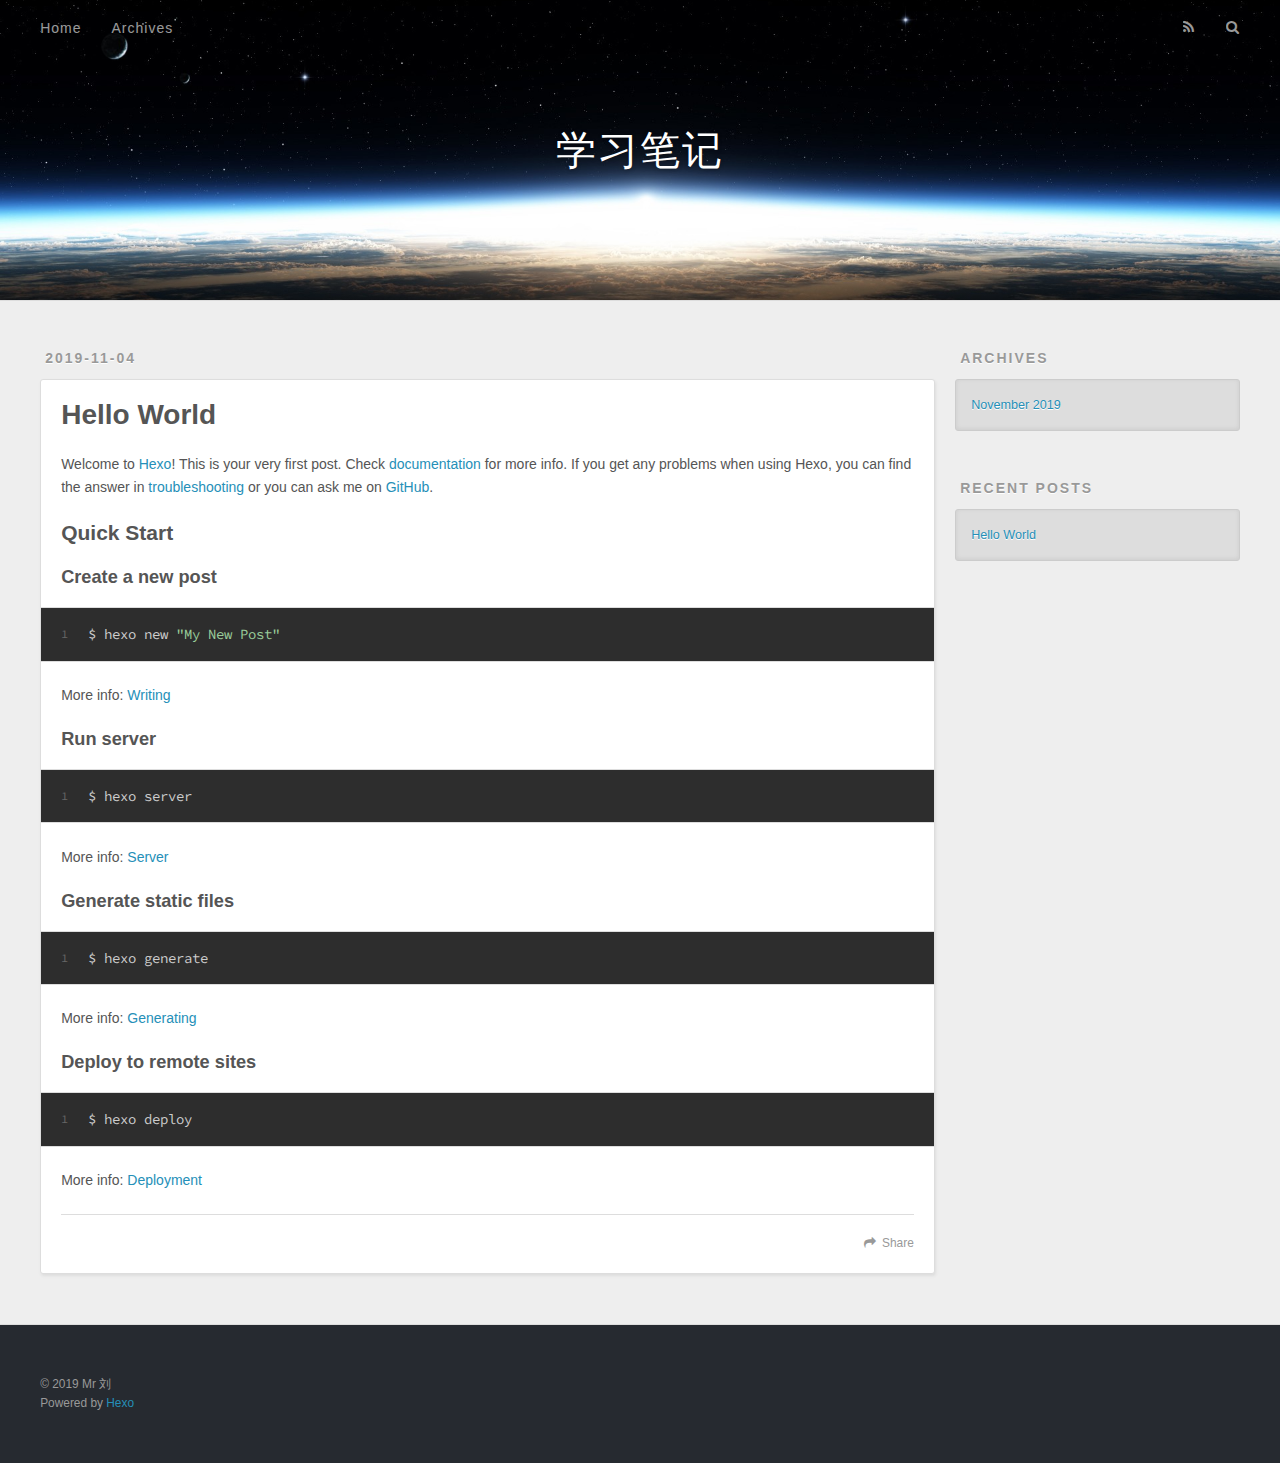
==== index.html @ fc68322f "Site updated: 2019-11-04 19:51:53" ====
<!DOCTYPE html>
<html>
<head>
  <meta charset="utf-8">
  

  
  <title>学习笔记</title>
  <meta name="viewport" content="width=device-width, initial-scale=1, maximum-scale=1">
  <meta property="og:type" content="website">
<meta property="og:title" content="学习笔记">
<meta property="og:url" content="https:&#x2F;&#x2F;liuyanhao-study.github.io&#x2F;index.html">
<meta property="og:site_name" content="学习笔记">
<meta property="og:locale" content="en">
<meta name="twitter:card" content="summary">
  
    <link rel="alternate" href="/atom.xml" title="学习笔记" type="application/atom+xml">
  
  
    <link rel="icon" href="/favicon.png">
  
  
    <link href="//fonts.googleapis.com/css?family=Source+Code+Pro" rel="stylesheet" type="text/css">
  
  <link rel="stylesheet" href="/css/style.css">
</head>

<body>
  <div id="container">
    <div id="wrap">
      <header id="header">
  <div id="banner"></div>
  <div id="header-outer" class="outer">
    <div id="header-title" class="inner">
      <h1 id="logo-wrap">
        <a href="/" id="logo">学习笔记</a>
      </h1>
      
    </div>
    <div id="header-inner" class="inner">
      <nav id="main-nav">
        <a id="main-nav-toggle" class="nav-icon"></a>
        
          <a class="main-nav-link" href="/">Home</a>
        
          <a class="main-nav-link" href="/archives">Archives</a>
        
      </nav>
      <nav id="sub-nav">
        
          <a id="nav-rss-link" class="nav-icon" href="/atom.xml" title="RSS Feed"></a>
        
        <a id="nav-search-btn" class="nav-icon" title="Search"></a>
      </nav>
      <div id="search-form-wrap">
        <form action="//google.com/search" method="get" accept-charset="UTF-8" class="search-form"><input type="search" name="q" class="search-form-input" placeholder="Search"><button type="submit" class="search-form-submit">&#xF002;</button><input type="hidden" name="sitesearch" value="https://liuyanhao-study.github.io"></form>
      </div>
    </div>
  </div>
</header>
      <div class="outer">
        <section id="main">
  
    <article id="post-hello-world" class="article article-type-post" itemscope itemprop="blogPost">
  <div class="article-meta">
    <a href="/2019/11/04/hello-world/" class="article-date">
  <time datetime="2019-11-04T10:24:29.391Z" itemprop="datePublished">2019-11-04</time>
</a>
    
  </div>
  <div class="article-inner">
    
    
      <header class="article-header">
        
  
    <h1 itemprop="name">
      <a class="article-title" href="/2019/11/04/hello-world/">Hello World</a>
    </h1>
  

      </header>
    
    <div class="article-entry" itemprop="articleBody">
      
        <p>Welcome to <a href="https://hexo.io/" target="_blank" rel="noopener">Hexo</a>! This is your very first post. Check <a href="https://hexo.io/docs/" target="_blank" rel="noopener">documentation</a> for more info. If you get any problems when using Hexo, you can find the answer in <a href="https://hexo.io/docs/troubleshooting.html" target="_blank" rel="noopener">troubleshooting</a> or you can ask me on <a href="https://github.com/hexojs/hexo/issues" target="_blank" rel="noopener">GitHub</a>.</p>
<h2 id="Quick-Start"><a href="#Quick-Start" class="headerlink" title="Quick Start"></a>Quick Start</h2><h3 id="Create-a-new-post"><a href="#Create-a-new-post" class="headerlink" title="Create a new post"></a>Create a new post</h3><figure class="highlight bash"><table><tr><td class="gutter"><pre><span class="line">1</span><br></pre></td><td class="code"><pre><span class="line">$ hexo new <span class="string">"My New Post"</span></span><br></pre></td></tr></table></figure>

<p>More info: <a href="https://hexo.io/docs/writing.html" target="_blank" rel="noopener">Writing</a></p>
<h3 id="Run-server"><a href="#Run-server" class="headerlink" title="Run server"></a>Run server</h3><figure class="highlight bash"><table><tr><td class="gutter"><pre><span class="line">1</span><br></pre></td><td class="code"><pre><span class="line">$ hexo server</span><br></pre></td></tr></table></figure>

<p>More info: <a href="https://hexo.io/docs/server.html" target="_blank" rel="noopener">Server</a></p>
<h3 id="Generate-static-files"><a href="#Generate-static-files" class="headerlink" title="Generate static files"></a>Generate static files</h3><figure class="highlight bash"><table><tr><td class="gutter"><pre><span class="line">1</span><br></pre></td><td class="code"><pre><span class="line">$ hexo generate</span><br></pre></td></tr></table></figure>

<p>More info: <a href="https://hexo.io/docs/generating.html" target="_blank" rel="noopener">Generating</a></p>
<h3 id="Deploy-to-remote-sites"><a href="#Deploy-to-remote-sites" class="headerlink" title="Deploy to remote sites"></a>Deploy to remote sites</h3><figure class="highlight bash"><table><tr><td class="gutter"><pre><span class="line">1</span><br></pre></td><td class="code"><pre><span class="line">$ hexo deploy</span><br></pre></td></tr></table></figure>

<p>More info: <a href="https://hexo.io/docs/one-command-deployment.html" target="_blank" rel="noopener">Deployment</a></p>

      
    </div>
    <footer class="article-footer">
      <a data-url="https://liuyanhao-study.github.io/2019/11/04/hello-world/" data-id="ck2ka4zyh0000lwwn3cj647q4" class="article-share-link">Share</a>
      
      
    </footer>
  </div>
  
</article>


  


</section>
        
          <aside id="sidebar">
  
    

  
    

  
    
  
    
  <div class="widget-wrap">
    <h3 class="widget-title">Archives</h3>
    <div class="widget">
      <ul class="archive-list"><li class="archive-list-item"><a class="archive-list-link" href="/archives/2019/11/">November 2019</a></li></ul>
    </div>
  </div>


  
    
  <div class="widget-wrap">
    <h3 class="widget-title">Recent Posts</h3>
    <div class="widget">
      <ul>
        
          <li>
            <a href="/2019/11/04/hello-world/">Hello World</a>
          </li>
        
      </ul>
    </div>
  </div>

  
</aside>
        
      </div>
      <footer id="footer">
  
  <div class="outer">
    <div id="footer-info" class="inner">
      &copy; 2019 Mr 刘<br>
      Powered by <a href="http://hexo.io/" target="_blank">Hexo</a>
    </div>
  </div>
</footer>
    </div>
    <nav id="mobile-nav">
  
    <a href="/" class="mobile-nav-link">Home</a>
  
    <a href="/archives" class="mobile-nav-link">Archives</a>
  
</nav>
    

<script src="//ajax.googleapis.com/ajax/libs/jquery/2.0.3/jquery.min.js"></script>


  <link rel="stylesheet" href="/fancybox/jquery.fancybox.css">
  <script src="/fancybox/jquery.fancybox.pack.js"></script>


<script src="/js/script.js"></script>



  </div>
</body>
</html>
---- css/style.css ----
body {
  width: 100%;
}
body:before,
body:after {
  content: "";
  display: table;
}
body:after {
  clear: both;
}
html,
body,
div,
span,
applet,
object,
iframe,
h1,
h2,
h3,
h4,
h5,
h6,
p,
blockquote,
pre,
a,
abbr,
acronym,
address,
big,
cite,
code,
del,
dfn,
em,
img,
ins,
kbd,
q,
s,
samp,
small,
strike,
strong,
sub,
sup,
tt,
var,
dl,
dt,
dd,
ol,
ul,
li,
fieldset,
form,
label,
legend,
table,
caption,
tbody,
tfoot,
thead,
tr,
th,
td {
  margin: 0;
  padding: 0;
  border: 0;
  outline: 0;
  font-weight: inherit;
  font-style: inherit;
  font-family: inherit;
  font-size: 100%;
  vertical-align: baseline;
}
body {
  line-height: 1;
  color: #000;
  background: #fff;
}
ol,
ul {
  list-style: none;
}
table {
  border-collapse: separate;
  border-spacing: 0;
  vertical-align: middle;
}
caption,
th,
td {
  text-align: left;
  font-weight: normal;
  vertical-align: middle;
}
a img {
  border: none;
}
input,
button {
  margin: 0;
  padding: 0;
}
input::-moz-focus-inner,
button::-moz-focus-inner {
  border: 0;
  padding: 0;
}
@font-face {
  font-family: FontAwesome;
  font-style: normal;
  font-weight: normal;
  src: url("fonts/fontawesome-webfont.eot?v=#4.0.3");
  src: url("fonts/fontawesome-webfont.eot?#iefix&v=#4.0.3") format("embedded-opentype"), url("fonts/fontawesome-webfont.woff?v=#4.0.3") format("woff"), url("fonts/fontawesome-webfont.ttf?v=#4.0.3") format("truetype"), url("fonts/fontawesome-webfont.svg#fontawesomeregular?v=#4.0.3") format("svg");
}
html,
body,
#container {
  height: 100%;
}
body {
  background: #eee;
  font: 14px -apple-system, BlinkMacSystemFont, "Segoe UI", "Roboto", "Oxygen", "Ubuntu", "Cantarell", "Fira Sans", "Droid Sans", "Helvetica Neue", sans-serif;
  -webkit-text-size-adjust: 100%;
}
.outer {
  max-width: 1220px;
  margin: 0 auto;
  padding: 0 20px;
}
.outer:before,
.outer:after {
  content: "";
  display: table;
}
.outer:after {
  clear: both;
}
.inner {
  display: inline;
  float: left;
  width: 98.33333333333333%;
  margin: 0 0.833333333333333%;
}
.left,
.alignleft {
  float: left;
}
.right,
.alignright {
  float: right;
}
.clear {
  clear: both;
}
#container {
  position: relative;
}
.mobile-nav-on {
  overflow: hidden;
}
#wrap {
  height: 100%;
  width: 100%;
  position: absolute;
  top: 0;
  left: 0;
  -webkit-transition: 0.2s ease-out;
  -moz-transition: 0.2s ease-out;
  -ms-transition: 0.2s ease-out;
  transition: 0.2s ease-out;
  z-index: 1;
  background: #eee;
}
.mobile-nav-on #wrap {
  left: 280px;
}
@media screen and (min-width: 768px) {
  #main {
    display: inline;
    float: left;
    width: 73.33333333333333%;
    margin: 0 0.833333333333333%;
  }
}
.article-date,
.article-category-link,
.archive-year,
.widget-title {
  text-decoration: none;
  text-transform: uppercase;
  letter-spacing: 2px;
  color: #999;
  margin-bottom: 1em;
  margin-left: 5px;
  line-height: 1em;
  text-shadow: 0 1px #fff;
  font-weight: bold;
}
.article-inner,
.archive-article-inner {
  background: #fff;
  -webkit-box-shadow: 1px 2px 3px #ddd;
  box-shadow: 1px 2px 3px #ddd;
  border: 1px solid #ddd;
  border-radius: 3px;
}
.article-entry h1,
.widget h1 {
  font-size: 2em;
}
.article-entry h2,
.widget h2 {
  font-size: 1.5em;
}
.article-entry h3,
.widget h3 {
  font-size: 1.3em;
}
.article-entry h4,
.widget h4 {
  font-size: 1.2em;
}
.article-entry h5,
.widget h5 {
  font-size: 1em;
}
.article-entry h6,
.widget h6 {
  font-size: 1em;
  color: #999;
}
.article-entry hr,
.widget hr {
  border: 1px dashed #ddd;
}
.article-entry strong,
.widget strong {
  font-weight: bold;
}
.article-entry em,
.widget em,
.article-entry cite,
.widget cite {
  font-style: italic;
}
.article-entry sup,
.widget sup,
.article-entry sub,
.widget sub {
  font-size: 0.75em;
  line-height: 0;
  position: relative;
  vertical-align: baseline;
}
.article-entry sup,
.widget sup {
  top: -0.5em;
}
.article-entry sub,
.widget sub {
  bottom: -0.2em;
}
.article-entry small,
.widget small {
  font-size: 0.85em;
}
.article-entry acronym,
.widget acronym,
.article-entry abbr,
.widget abbr {
  border-bottom: 1px dotted;
}
.article-entry ul,
.widget ul,
.article-entry ol,
.widget ol,
.article-entry dl,
.widget dl {
  margin: 0 20px;
  line-height: 1.6em;
}
.article-entry ul ul,
.widget ul ul,
.article-entry ol ul,
.widget ol ul,
.article-entry ul ol,
.widget ul ol,
.article-entry ol ol,
.widget ol ol {
  margin-top: 0;
  margin-bottom: 0;
}
.article-entry ul,
.widget ul {
  list-style: disc;
}
.article-entry ol,
.widget ol {
  list-style: decimal;
}
.article-entry dt,
.widget dt {
  font-weight: bold;
}
#header {
  height: 300px;
  position: relative;
  border-bottom: 1px solid #ddd;
}
#header:before,
#header:after {
  content: "";
  position: absolute;
  left: 0;
  right: 0;
  height: 40px;
}
#header:before {
  top: 0;
  background: -webkit-linear-gradient(rgba(0,0,0,0.2), transparent);
  background: -moz-linear-gradient(rgba(0,0,0,0.2), transparent);
  background: -ms-linear-gradient(rgba(0,0,0,0.2), transparent);
  background: linear-gradient(rgba(0,0,0,0.2), transparent);
}
#header:after {
  bottom: 0;
  background: -webkit-linear-gradient(transparent, rgba(0,0,0,0.2));
  background: -moz-linear-gradient(transparent, rgba(0,0,0,0.2));
  background: -ms-linear-gradient(transparent, rgba(0,0,0,0.2));
  background: linear-gradient(transparent, rgba(0,0,0,0.2));
}
#header-outer {
  height: 100%;
  position: relative;
}
#header-inner {
  position: relative;
  overflow: hidden;
}
#banner {
  position: absolute;
  top: 0;
  left: 0;
  width: 100%;
  height: 100%;
  background: url("images/banner.jpg") center #000;
  -webkit-background-size: cover;
  -moz-background-size: cover;
  background-size: cover;
  z-index: -1;
}
#header-title {
  text-align: center;
  height: 40px;
  position: absolute;
  top: 50%;
  left: 0;
  margin-top: -20px;
}
#logo,
#subtitle {
  text-decoration: none;
  color: #fff;
  font-weight: 300;
  text-shadow: 0 1px 4px rgba(0,0,0,0.3);
}
#logo {
  font-size: 40px;
  line-height: 40px;
  letter-spacing: 2px;
}
#subtitle {
  font-size: 16px;
  line-height: 16px;
  letter-spacing: 1px;
}
#subtitle-wrap {
  margin-top: 16px;
}
#main-nav {
  float: left;
  margin-left: -15px;
}
.nav-icon,
.main-nav-link {
  float: left;
  color: #fff;
  opacity: 0.6;
  text-decoration: none;
  text-shadow: 0 1px rgba(0,0,0,0.2);
  -webkit-transition: opacity 0.2s;
  -moz-transition: opacity 0.2s;
  -ms-transition: opacity 0.2s;
  transition: opacity 0.2s;
  display: block;
  padding: 20px 15px;
}
.nav-icon:hover,
.main-nav-link:hover {
  opacity: 1;
}
.nav-icon {
  font-family: FontAwesome;
  text-align: center;
  font-size: 14px;
  width: 14px;
  height: 14px;
  padding: 20px 15px;
  position: relative;
  cursor: pointer;
}
.main-nav-link {
  font-weight: 300;
  letter-spacing: 1px;
}
@media screen and (max-width: 479px) {
  .main-nav-link {
    display: none;
  }
}
#main-nav-toggle {
  display: none;
}
#main-nav-toggle:before {
  content: "\f0c9";
}
@media screen and (max-width: 479px) {
  #main-nav-toggle {
    display: block;
  }
}
#sub-nav {
  float: right;
  margin-right: -15px;
}
#nav-rss-link:before {
  content: "\f09e";
}
#nav-search-btn:before {
  content: "\f002";
}
#search-form-wrap {
  position: absolute;
  top: 15px;
  width: 150px;
  height: 30px;
  right: -150px;
  opacity: 0;
  -webkit-transition: 0.2s ease-out;
  -moz-transition: 0.2s ease-out;
  -ms-transition: 0.2s ease-out;
  transition: 0.2s ease-out;
}
#search-form-wrap.on {
  opacity: 1;
  right: 0;
}
@media screen and (max-width: 479px) {
  #search-form-wrap {
    width: 100%;
    right: -100%;
  }
}
.search-form {
  position: absolute;
  top: 0;
  left: 0;
  right: 0;
  background: #fff;
  padding: 5px 15px;
  border-radius: 15px;
  -webkit-box-shadow: 0 0 10px rgba(0,0,0,0.3);
  box-shadow: 0 0 10px rgba(0,0,0,0.3);
}
.search-form-input {
  border: none;
  background: none;
  color: #555;
  width: 100%;
  font: 13px -apple-system, BlinkMacSystemFont, "Segoe UI", "Roboto", "Oxygen", "Ubuntu", "Cantarell", "Fira Sans", "Droid Sans", "Helvetica Neue", sans-serif;
  outline: none;
}
.search-form-input::-webkit-search-results-decoration,
.search-form-input::-webkit-search-cancel-button {
  -webkit-appearance: none;
}
.search-form-submit {
  position: absolute;
  top: 50%;
  right: 10px;
  margin-top: -7px;
  font: 13px FontAwesome;
  border: none;
  background: none;
  color: #bbb;
  cursor: pointer;
}
.search-form-submit:hover,
.search-form-submit:focus {
  color: #777;
}
.article {
  margin: 50px 0;
}
.article-inner {
  overflow: hidden;
}
.article-meta:before,
.article-meta:after {
  content: "";
  display: table;
}
.article-meta:after {
  clear: both;
}
.article-date {
  float: left;
}
.article-category {
  float: left;
  line-height: 1em;
  color: #ccc;
  text-shadow: 0 1px #fff;
  margin-left: 8px;
}
.article-category:before {
  content: "\2022";
}
.article-category-link {
  margin: 0 12px 1em;
}
.article-header {
  padding: 20px 20px 0;
}
.article-title {
  text-decoration: none;
  font-size: 2em;
  font-weight: bold;
  color: #555;
  line-height: 1.1em;
  -webkit-transition: color 0.2s;
  -moz-transition: color 0.2s;
  -ms-transition: color 0.2s;
  transition: color 0.2s;
}
a.article-title:hover {
  color: #258fb8;
}
.article-entry {
  color: #555;
  padding: 0 20px;
}
.article-entry:before,
.article-entry:after {
  content: "";
  display: table;
}
.article-entry:after {
  clear: both;
}
.article-entry p,
.article-entry table {
  line-height: 1.6em;
  margin: 1.6em 0;
}
.article-entry h1,
.article-entry h2,
.article-entry h3,
.article-entry h4,
.article-entry h5,
.article-entry h6 {
  font-weight: bold;
}
.article-entry h1,
.article-entry h2,
.article-entry h3,
.article-entry h4,
.article-entry h5,
.article-entry h6 {
  line-height: 1.1em;
  margin: 1.1em 0;
}
.article-entry a {
  color: #258fb8;
  text-decoration: none;
}
.article-entry a:hover {
  text-decoration: underline;
}
.article-entry ul,
.article-entry ol,
.article-entry dl {
  margin-top: 1.6em;
  margin-bottom: 1.6em;
}
.article-entry img,
.article-entry video {
  max-width: 100%;
  height: auto;
  display: block;
  margin: auto;
}
.article-entry iframe {
  border: none;
}
.article-entry table {
  width: 100%;
  border-collapse: collapse;
  border-spacing: 0;
}
.article-entry th {
  font-weight: bold;
  border-bottom: 3px solid #ddd;
  padding-bottom: 0.5em;
}
.article-entry td {
  border-bottom: 1px solid #ddd;
  padding: 10px 0;
}
.article-entry blockquote {
  font-family: Georgia, "Times New Roman", serif;
  font-size: 1.4em;
  margin: 1.6em 20px;
  text-align: center;
}
.article-entry blockquote footer {
  font-size: 14px;
  margin: 1.6em 0;
  font-family: -apple-system, BlinkMacSystemFont, "Segoe UI", "Roboto", "Oxygen", "Ubuntu", "Cantarell", "Fira Sans", "Droid Sans", "Helvetica Neue", sans-serif;
}
.article-entry blockquote footer cite:before {
  content: "—";
  padding: 0 0.5em;
}
.article-entry .pullquote {
  text-align: left;
  width: 45%;
  margin: 0;
}
.article-entry .pullquote.left {
  margin-left: 0.5em;
  margin-right: 1em;
}
.article-entry .pullquote.right {
  margin-right: 0.5em;
  margin-left: 1em;
}
.article-entry .caption {
  color: #999;
  display: block;
  font-size: 0.9em;
  margin-top: 0.5em;
  position: relative;
  text-align: center;
}
.article-entry .video-container {
  position: relative;
  padding-top: 56.25%;
  height: 0;
  overflow: hidden;
}
.article-entry .video-container iframe,
.article-entry .video-container object,
.article-entry .video-container embed {
  position: absolute;
  top: 0;
  left: 0;
  width: 100%;
  height: 100%;
  margin-top: 0;
}
.article-more-link a {
  display: inline-block;
  line-height: 1em;
  padding: 6px 15px;
  border-radius: 15px;
  background: #eee;
  color: #999;
  text-shadow: 0 1px #fff;
  text-decoration: none;
}
.article-more-link a:hover {
  background: #258fb8;
  color: #fff;
  text-decoration: none;
  text-shadow: 0 1px #1e7293;
}
.article-footer {
  font-size: 0.85em;
  line-height: 1.6em;
  border-top: 1px solid #ddd;
  padding-top: 1.6em;
  margin: 0 20px 20px;
}
.article-footer:before,
.article-footer:after {
  content: "";
  display: table;
}
.article-footer:after {
  clear: both;
}
.article-footer a {
  color: #999;
  text-decoration: none;
}
.article-footer a:hover {
  color: #555;
}
.article-tag-list-item {
  float: left;
  margin-right: 10px;
}
.article-tag-list-link:before {
  content: "#";
}
.article-comment-link {
  float: right;
}
.article-comment-link:before {
  content: "\f075";
  font-family: FontAwesome;
  padding-right: 8px;
}
.article-share-link {
  cursor: pointer;
  float: right;
  margin-left: 20px;
}
.article-share-link:before {
  content: "\f064";
  font-family: FontAwesome;
  padding-right: 6px;
}
#article-nav {
  position: relative;
}
#article-nav:before,
#article-nav:after {
  content: "";
  display: table;
}
#article-nav:after {
  clear: both;
}
@media screen and (min-width: 768px) {
  #article-nav {
    margin: 50px 0;
  }
  #article-nav:before {
    width: 8px;
    height: 8px;
    position: absolute;
    top: 50%;
    left: 50%;
    margin-top: -4px;
    margin-left: -4px;
    content: "";
    border-radius: 50%;
    background: #ddd;
    -webkit-box-shadow: 0 1px 2px #fff;
    box-shadow: 0 1px 2px #fff;
  }
}
.article-nav-link-wrap {
  text-decoration: none;
  text-shadow: 0 1px #fff;
  color: #999;
  -webkit-box-sizing: border-box;
  -moz-box-sizing: border-box;
  box-sizing: border-box;
  margin-top: 50px;
  text-align: center;
  display: block;
}
.article-nav-link-wrap:hover {
  color: #555;
}
@media screen and (min-width: 768px) {
  .article-nav-link-wrap {
    width: 50%;
    margin-top: 0;
  }
}
@media screen and (min-width: 768px) {
  #article-nav-newer {
    float: left;
    text-align: right;
    padding-right: 20px;
  }
}
@media screen and (min-width: 768px) {
  #article-nav-older {
    float: right;
    text-align: left;
    padding-left: 20px;
  }
}
.article-nav-caption {
  text-transform: uppercase;
  letter-spacing: 2px;
  color: #ddd;
  line-height: 1em;
  font-weight: bold;
}
#article-nav-newer .article-nav-caption {
  margin-right: -2px;
}
.article-nav-title {
  font-size: 0.85em;
  line-height: 1.6em;
  margin-top: 0.5em;
}
.article-share-box {
  position: absolute;
  display: none;
  background: #fff;
  -webkit-box-shadow: 1px 2px 10px rgba(0,0,0,0.2);
  box-shadow: 1px 2px 10px rgba(0,0,0,0.2);
  border-radius: 3px;
  margin-left: -145px;
  overflow: hidden;
  z-index: 1;
}
.article-share-box.on {
  display: block;
}
.article-share-input {
  width: 100%;
  background: none;
  -webkit-box-sizing: border-box;
  -moz-box-sizing: border-box;
  box-sizing: border-box;
  font: 14px -apple-system, BlinkMacSystemFont, "Segoe UI", "Roboto", "Oxygen", "Ubuntu", "Cantarell", "Fira Sans", "Droid Sans", "Helvetica Neue", sans-serif;
  padding: 0 15px;
  color: #555;
  outline: none;
  border: 1px solid #ddd;
  border-radius: 3px 3px 0 0;
  height: 36px;
  line-height: 36px;
}
.article-share-links {
  background: #eee;
}
.article-share-links:before,
.article-share-links:after {
  content: "";
  display: table;
}
.article-share-links:after {
  clear: both;
}
.article-share-twitter,
.article-share-facebook,
.article-share-pinterest,
.article-share-google {
  width: 50px;
  height: 36px;
  display: block;
  float: left;
  position: relative;
  color: #999;
  text-shadow: 0 1px #fff;
}
.article-share-twitter:before,
.article-share-facebook:before,
.article-share-pinterest:before,
.article-share-google:before {
  font-size: 20px;
  font-family: FontAwesome;
  width: 20px;
  height: 20px;
  position: absolute;
  top: 50%;
  left: 50%;
  margin-top: -10px;
  margin-left: -10px;
  text-align: center;
}
.article-share-twitter:hover,
.article-share-facebook:hover,
.article-share-pinterest:hover,
.article-share-google:hover {
  color: #fff;
}
.article-share-twitter:before {
  content: "\f099";
}
.article-share-twitter:hover {
  background: #00aced;
  text-shadow: 0 1px #008abe;
}
.article-share-facebook:before {
  content: "\f09a";
}
.article-share-facebook:hover {
  background: #3b5998;
  text-shadow: 0 1px #2f477a;
}
.article-share-pinterest:before {
  content: "\f0d2";
}
.article-share-pinterest:hover {
  background: #cb2027;
  text-shadow: 0 1px #a21a1f;
}
.article-share-google:before {
  content: "\f0d5";
}
.article-share-google:hover {
  background: #dd4b39;
  text-shadow: 0 1px #be3221;
}
.article-gallery {
  background: #000;
  position: relative;
}
.article-gallery-photos {
  position: relative;
  overflow: hidden;
}
.article-gallery-img {
  display: none;
  max-width: 100%;
}
.article-gallery-img:first-child {
  display: block;
}
.article-gallery-img.loaded {
  position: absolute;
  display: block;
}
.article-gallery-img img {
  display: block;
  max-width: 100%;
  margin: 0 auto;
}
#comments {
  background: #fff;
  -webkit-box-shadow: 1px 2px 3px #ddd;
  box-shadow: 1px 2px 3px #ddd;
  padding: 20px;
  border: 1px solid #ddd;
  border-radius: 3px;
  margin: 50px 0;
}
#comments a {
  color: #258fb8;
}
.archives-wrap {
  margin: 50px 0;
}
.archives:before,
.archives:after {
  content: "";
  display: table;
}
.archives:after {
  clear: both;
}
.archive-year-wrap {
  margin-bottom: 1em;
}
.archives {
  -webkit-column-gap: 10px;
  -moz-column-gap: 10px;
  column-gap: 10px;
}
@media screen and (min-width: 480px) and (max-width: 767px) {
  .archives {
    -webkit-column-count: 2;
    -moz-column-count: 2;
    column-count: 2;
  }
}
@media screen and (min-width: 768px) {
  .archives {
    -webkit-column-count: 3;
    -moz-column-count: 3;
    column-count: 3;
  }
}
.archive-article {
  -webkit-column-break-inside: avoid;
  page-break-inside: avoid;
  overflow: hidden;
  break-inside: avoid-column;
}
.archive-article-inner {
  padding: 10px;
  margin-bottom: 15px;
}
.archive-article-title {
  text-decoration: none;
  font-weight: bold;
  color: #555;
  -webkit-transition: color 0.2s;
  -moz-transition: color 0.2s;
  -ms-transition: color 0.2s;
  transition: color 0.2s;
  line-height: 1.6em;
}
.archive-article-title:hover {
  color: #258fb8;
}
.archive-article-footer {
  margin-top: 1em;
}
.archive-article-date {
  color: #999;
  text-decoration: none;
  font-size: 0.85em;
  line-height: 1em;
  margin-bottom: 0.5em;
  display: block;
}
#page-nav {
  margin: 50px auto;
  background: #fff;
  -webkit-box-shadow: 1px 2px 3px #ddd;
  box-shadow: 1px 2px 3px #ddd;
  border: 1px solid #ddd;
  border-radius: 3px;
  text-align: center;
  color: #999;
  overflow: hidden;
}
#page-nav:before,
#page-nav:after {
  content: "";
  display: table;
}
#page-nav:after {
  clear: both;
}
#page-nav a,
#page-nav span {
  padding: 10px 20px;
  line-height: 1;
  height: 2ex;
}
#page-nav a {
  color: #999;
  text-decoration: none;
}
#page-nav a:hover {
  background: #999;
  color: #fff;
}
#page-nav .prev {
  float: left;
}
#page-nav .next {
  float: right;
}
#page-nav .page-number {
  display: inline-block;
}
@media screen and (max-width: 479px) {
  #page-nav .page-number {
    display: none;
  }
}
#page-nav .current {
  color: #555;
  font-weight: bold;
}
#page-nav .space {
  color: #ddd;
}
#footer {
  background: #262a30;
  padding: 50px 0;
  border-top: 1px solid #ddd;
  color: #999;
}
#footer a {
  color: #258fb8;
  text-decoration: none;
}
#footer a:hover {
  text-decoration: underline;
}
#footer-info {
  line-height: 1.6em;
  font-size: 0.85em;
}
.article-entry pre,
.article-entry .highlight {
  background: #2d2d2d;
  margin: 0 -20px;
  padding: 15px 20px;
  border-style: solid;
  border-color: #ddd;
  border-width: 1px 0;
  overflow: auto;
  color: #ccc;
  line-height: 22.400000000000002px;
}
.article-entry .highlight .gutter pre,
.article-entry .gist .gist-file .gist-data .line-numbers {
  color: #666;
  font-size: 0.85em;
}
.article-entry pre,
.article-entry code {
  font-family: "Source Code Pro", Consolas, Monaco, Menlo, Consolas, monospace;
}
.article-entry code {
  background: #eee;
  text-shadow: 0 1px #fff;
  padding: 0 0.3em;
}
.article-entry pre code {
  background: none;
  text-shadow: none;
  padding: 0;
}
.article-entry .highlight pre {
  border: none;
  margin: 0;
  padding: 0;
}
.article-entry .highlight table {
  margin: 0;
  width: auto;
}
.article-entry .highlight td {
  border: none;
  padding: 0;
}
.article-entry .highlight figcaption {
  font-size: 0.85em;
  color: #999;
  line-height: 1em;
  margin-bottom: 1em;
}
.article-entry .highlight figcaption:before,
.article-entry .highlight figcaption:after {
  content: "";
  display: table;
}
.article-entry .highlight figcaption:after {
  clear: both;
}
.article-entry .highlight figcaption a {
  float: right;
}
.article-entry .highlight .gutter pre {
  text-align: right;
  padding-right: 20px;
}
.article-entry .highlight .line {
  height: 22.400000000000002px;
}
.article-entry .highlight .line.marked {
  background: #515151;
}
.article-entry .gist {
  margin: 0 -20px;
  border-style: solid;
  border-color: #ddd;
  border-width: 1px 0;
  background: #2d2d2d;
  padding: 15px 20px 15px 0;
}
.article-entry .gist .gist-file {
  border: none;
  font-family: "Source Code Pro", Consolas, Monaco, Menlo, Consolas, monospace;
  margin: 0;
}
.article-entry .gist .gist-file .gist-data {
  background: none;
  border: none;
}
.article-entry .gist .gist-file .gist-data .line-numbers {
  background: none;
  border: none;
  padding: 0 20px 0 0;
}
.article-entry .gist .gist-file .gist-data .line-data {
  padding: 0 !important;
}
.article-entry .gist .gist-file .highlight {
  margin: 0;
  padding: 0;
  border: none;
}
.article-entry .gist .gist-file .gist-meta {
  background: #2d2d2d;
  color: #999;
  font: 0.85em -apple-system, BlinkMacSystemFont, "Segoe UI", "Roboto", "Oxygen", "Ubuntu", "Cantarell", "Fira Sans", "Droid Sans", "Helvetica Neue", sans-serif;
  text-shadow: 0 0;
  padding: 0;
  margin-top: 1em;
  margin-left: 20px;
}
.article-entry .gist .gist-file .gist-meta a {
  color: #258fb8;
  font-weight: normal;
}
.article-entry .gist .gist-file .gist-meta a:hover {
  text-decoration: underline;
}
pre .comment,
pre .title {
  color: #999;
}
pre .variable,
pre .attribute,
pre .tag,
pre .regexp,
pre .ruby .constant,
pre .xml .tag .title,
pre .xml .pi,
pre .xml .doctype,
pre .html .doctype,
pre .css .id,
pre .css .class,
pre .css .pseudo {
  color: #f2777a;
}
pre .number,
pre .preprocessor,
pre .built_in,
pre .literal,
pre .params,
pre .constant {
  color: #f99157;
}
pre .class,
pre .ruby .class .title,
pre .css .rules .attribute {
  color: #9c9;
}
pre .string,
pre .value,
pre .inheritance,
pre .header,
pre .ruby .symbol,
pre .xml .cdata {
  color: #9c9;
}
pre .css .hexcolor {
  color: #6cc;
}
pre .function,
pre .python .decorator,
pre .python .title,
pre .ruby .function .title,
pre .ruby .title .keyword,
pre .perl .sub,
pre .javascript .title,
pre .coffeescript .title {
  color: #69c;
}
pre .keyword,
pre .javascript .function {
  color: #c9c;
}
@media screen and (max-width: 479px) {
  #mobile-nav {
    position: absolute;
    top: 0;
    left: 0;
    width: 280px;
    height: 100%;
    background: #191919;
    border-right: 1px solid #fff;
  }
}
@media screen and (max-width: 479px) {
  .mobile-nav-link {
    display: block;
    color: #999;
    text-decoration: none;
    padding: 15px 20px;
    font-weight: bold;
  }
  .mobile-nav-link:hover {
    color: #fff;
  }
}
@media screen and (min-width: 768px) {
  #sidebar {
    display: inline;
    float: left;
    width: 23.333333333333332%;
    margin: 0 0.833333333333333%;
  }
}
.widget-wrap {
  margin: 50px 0;
}
.widget {
  color: #777;
  text-shadow: 0 1px #fff;
  background: #ddd;
  -webkit-box-shadow: 0 -1px 4px #ccc inset;
  box-shadow: 0 -1px 4px #ccc inset;
  border: 1px solid #ccc;
  padding: 15px;
  border-radius: 3px;
}
.widget a {
  color: #258fb8;
  text-decoration: none;
}
.widget a:hover {
  text-decoration: underline;
}
.widget ul ul,
.widget ol ul,
.widget dl ul,
.widget ul ol,
.widget ol ol,
.widget dl ol,
.widget ul dl,
.widget ol dl,
.widget dl dl {
  margin-left: 15px;
  list-style: disc;
}
.widget {
  line-height: 1.6em;
  word-wrap: break-word;
  font-size: 0.9em;
}
.widget ul,
.widget ol {
  list-style: none;
  margin: 0;
}
.widget ul ul,
.widget ol ul,
.widget ul ol,
.widget ol ol {
  margin: 0 20px;
}
.widget ul ul,
.widget ol ul {
  list-style: disc;
}
.widget ul ol,
.widget ol ol {
  list-style: decimal;
}
.category-list-count,
.tag-list-count,
.archive-list-count {
  padding-left: 5px;
  color: #999;
  font-size: 0.85em;
}
.category-list-count:before,
.tag-list-count:before,
.archive-list-count:before {
  content: "(";
}
.category-list-count:after,
.tag-list-count:after,
.archive-list-count:after {
  content: ")";
}
.tagcloud a {
  margin-right: 5px;
  display: inline-block;
}
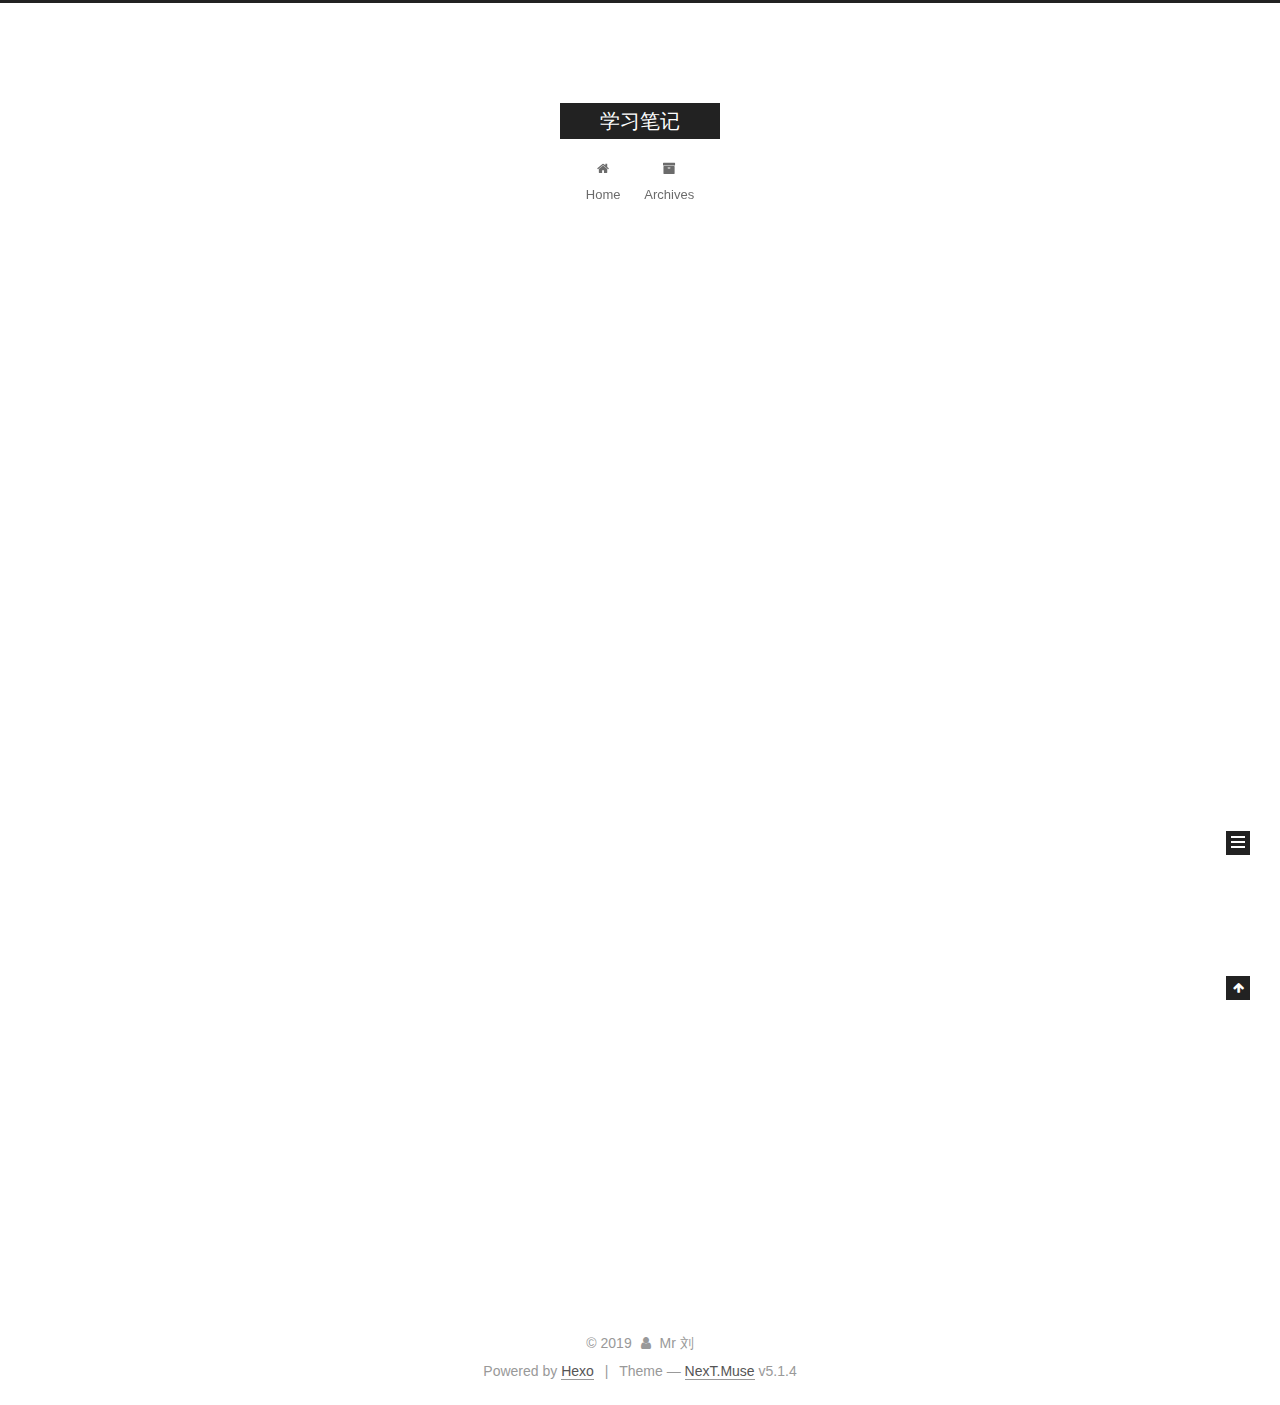
==== commit cb66938a: "Site updated: 2019-11-04 20:06:39" ====
--- a/index.html
+++ b/index.html
@@ -1,187 +1,619 @@
 <!DOCTYPE html>
-<html>
+
+
+
+  
+
+
+<html class="theme-next muse use-motion" lang="en">
 <head>
-  <meta charset="utf-8">
-  
-
-  
-  <title>学习笔记</title>
-  <meta name="viewport" content="width=device-width, initial-scale=1, maximum-scale=1">
-  <meta property="og:type" content="website">
+  <meta charset="UTF-8"/>
+<meta http-equiv="X-UA-Compatible" content="IE=edge" />
+<meta name="viewport" content="width=device-width, initial-scale=1, maximum-scale=1"/>
+<meta name="theme-color" content="#222">
+
+
+
+
+
+
+
+
+
+<meta http-equiv="Cache-Control" content="no-transform" />
+<meta http-equiv="Cache-Control" content="no-siteapp" />
+
+
+
+
+
+
+
+
+
+
+
+
+
+
+
+
+  
+  
+  <link href="/lib/fancybox/source/jquery.fancybox.css?v=2.1.5" rel="stylesheet" type="text/css" />
+
+
+
+
+
+
+
+<link href="/lib/font-awesome/css/font-awesome.min.css?v=4.6.2" rel="stylesheet" type="text/css" />
+
+<link href="/css/main.css?v=5.1.4" rel="stylesheet" type="text/css" />
+
+
+  <link rel="apple-touch-icon" sizes="180x180" href="/images/apple-touch-icon-next.png?v=5.1.4">
+
+
+  <link rel="icon" type="image/png" sizes="32x32" href="/images/favicon-32x32-next.png?v=5.1.4">
+
+
+  <link rel="icon" type="image/png" sizes="16x16" href="/images/favicon-16x16-next.png?v=5.1.4">
+
+
+  <link rel="mask-icon" href="/images/logo.svg?v=5.1.4" color="#222">
+
+
+
+
+
+  <meta name="keywords" content="Hexo, NexT" />
+
+
+
+
+
+
+
+
+
+
+<meta property="og:type" content="website">
 <meta property="og:title" content="学习笔记">
 <meta property="og:url" content="https:&#x2F;&#x2F;liuyanhao-study.github.io&#x2F;index.html">
 <meta property="og:site_name" content="学习笔记">
 <meta property="og:locale" content="en">
 <meta name="twitter:card" content="summary">
-  
-    <link rel="alternate" href="/atom.xml" title="学习笔记" type="application/atom+xml">
-  
-  
-    <link rel="icon" href="/favicon.png">
-  
-  
-    <link href="//fonts.googleapis.com/css?family=Source+Code+Pro" rel="stylesheet" type="text/css">
-  
-  <link rel="stylesheet" href="/css/style.css">
+
+
+
+<script type="text/javascript" id="hexo.configurations">
+  var NexT = window.NexT || {};
+  var CONFIG = {
+    root: '/',
+    scheme: 'Muse',
+    version: '5.1.4',
+    sidebar: {"position":"left","display":"post","offset":12,"b2t":false,"scrollpercent":false,"onmobile":false},
+    fancybox: true,
+    tabs: true,
+    motion: {"enable":true,"async":false,"transition":{"post_block":"fadeIn","post_header":"slideDownIn","post_body":"slideDownIn","coll_header":"slideLeftIn","sidebar":"slideUpIn"}},
+    duoshuo: {
+      userId: '0',
+      author: 'Author'
+    },
+    algolia: {
+      applicationID: '',
+      apiKey: '',
+      indexName: '',
+      hits: {"per_page":10},
+      labels: {"input_placeholder":"Search for Posts","hits_empty":"We didn't find any results for the search: ${query}","hits_stats":"${hits} results found in ${time} ms"}
+    }
+  };
+</script>
+
+
+
+  <link rel="canonical" href="https://liuyanhao-study.github.io/"/>
+
+
+
+
+
+  <title>学习笔记</title>
+  
+
+
+
+
+
+
+
+
 </head>
 
-<body>
-  <div id="container">
-    <div id="wrap">
-      <header id="header">
-  <div id="banner"></div>
-  <div id="header-outer" class="outer">
-    <div id="header-title" class="inner">
-      <h1 id="logo-wrap">
-        <a href="/" id="logo">学习笔记</a>
-      </h1>
-      
+<body itemscope itemtype="http://schema.org/WebPage" lang="en">
+
+  
+  
+    
+  
+
+  <div class="container sidebar-position-left 
+  page-home">
+    <div class="headband"></div>
+
+    <header id="header" class="header" itemscope itemtype="http://schema.org/WPHeader">
+      <div class="header-inner"><div class="site-brand-wrapper">
+  <div class="site-meta ">
+    
+
+    <div class="custom-logo-site-title">
+      <a href="/"  class="brand" rel="start">
+        <span class="logo-line-before"><i></i></span>
+        <span class="site-title">学习笔记</span>
+        <span class="logo-line-after"><i></i></span>
+      </a>
     </div>
-    <div id="header-inner" class="inner">
-      <nav id="main-nav">
-        <a id="main-nav-toggle" class="nav-icon"></a>
-        
-          <a class="main-nav-link" href="/">Home</a>
-        
-          <a class="main-nav-link" href="/archives">Archives</a>
-        
-      </nav>
-      <nav id="sub-nav">
-        
-          <a id="nav-rss-link" class="nav-icon" href="/atom.xml" title="RSS Feed"></a>
-        
-        <a id="nav-search-btn" class="nav-icon" title="Search"></a>
-      </nav>
-      <div id="search-form-wrap">
-        <form action="//google.com/search" method="get" accept-charset="UTF-8" class="search-form"><input type="search" name="q" class="search-form-input" placeholder="Search"><button type="submit" class="search-form-submit">&#xF002;</button><input type="hidden" name="sitesearch" value="https://liuyanhao-study.github.io"></form>
-      </div>
+      
+        <p class="site-subtitle"></p>
+      
+  </div>
+
+  <div class="site-nav-toggle">
+    <button>
+      <span class="btn-bar"></span>
+      <span class="btn-bar"></span>
+      <span class="btn-bar"></span>
+    </button>
+  </div>
+</div>
+
+<nav class="site-nav">
+  
+
+  
+    <ul id="menu" class="menu">
+      
+        
+        <li class="menu-item menu-item-home">
+          <a href="/%20" rel="section">
+            
+              <i class="menu-item-icon fa fa-fw fa-home"></i> <br />
+            
+            Home
+          </a>
+        </li>
+      
+        
+        <li class="menu-item menu-item-archives">
+          <a href="/archives/%20" rel="section">
+            
+              <i class="menu-item-icon fa fa-fw fa-archive"></i> <br />
+            
+            Archives
+          </a>
+        </li>
+      
+
+      
+    </ul>
+  
+
+  
+</nav>
+
+
+
+ </div>
+    </header>
+
+    <main id="main" class="main">
+      <div class="main-inner">
+        <div class="content-wrap">
+          <div id="content" class="content">
+            
+  <section id="posts" class="posts-expand">
+    
+      
+
+  
+
+  
+  
+  
+
+  <article class="post post-type-normal" itemscope itemtype="http://schema.org/Article">
+  
+  
+  
+  <div class="post-block">
+    <link itemprop="mainEntityOfPage" href="https://liuyanhao-study.github.io/2019/11/04/hello-world/">
+
+    <span hidden itemprop="author" itemscope itemtype="http://schema.org/Person">
+      <meta itemprop="name" content="Mr 刘">
+      <meta itemprop="description" content="">
+      <meta itemprop="image" content="/images/avatar.gif">
+    </span>
+
+    <span hidden itemprop="publisher" itemscope itemtype="http://schema.org/Organization">
+      <meta itemprop="name" content="学习笔记">
+    </span>
+
+    
+      <header class="post-header">
+
+        
+        
+          <h1 class="post-title" itemprop="name headline">
+                
+                <a class="post-title-link" href="/2019/11/04/hello-world/" itemprop="url">Hello World</a></h1>
+        
+
+        <div class="post-meta">
+          <span class="post-time">
+            
+              <span class="post-meta-item-icon">
+                <i class="fa fa-calendar-o"></i>
+              </span>
+              
+                <span class="post-meta-item-text">Posted on</span>
+              
+              <time title="Post created" itemprop="dateCreated datePublished" datetime="2019-11-04T18:24:29+08:00">
+                2019-11-04
+              </time>
+            
+
+            
+
+            
+          </span>
+
+          
+
+          
+            
+          
+
+          
+          
+
+          
+
+          
+
+          
+
+        </div>
+      </header>
+    
+
+    
+    
+    
+    <div class="post-body" itemprop="articleBody">
+
+      
+      
+
+      
+        
+          
+            <p>Welcome to <a href="https://hexo.io/" target="_blank" rel="noopener">Hexo</a>! This is your very first post. Check <a href="https://hexo.io/docs/" target="_blank" rel="noopener">documentation</a> for more info. If you get any problems when using Hexo, you can find the answer in <a href="https://hexo.io/docs/troubleshooting.html" target="_blank" rel="noopener">troubleshooting</a> or you can ask me on <a href="https://github.com/hexojs/hexo/issues" target="_blank" rel="noopener">GitHub</a>.</p>
+<h2 id="Quick-Start"><a href="#Quick-Start" class="headerlink" title="Quick Start"></a>Quick Start</h2><h3 id="Create-a-new-post"><a href="#Create-a-new-post" class="headerlink" title="Create a new post"></a>Create a new post</h3><figure class="highlight bash"><table><tr><td class="gutter"><pre><span class="line">1</span><br></pre></td><td class="code"><pre><span class="line">$ hexo new <span class="string">"My New Post"</span></span><br></pre></td></tr></table></figure>
+
+<p>More info: <a href="https://hexo.io/docs/writing.html" target="_blank" rel="noopener">Writing</a></p>
+<h3 id="Run-server"><a href="#Run-server" class="headerlink" title="Run server"></a>Run server</h3><figure class="highlight bash"><table><tr><td class="gutter"><pre><span class="line">1</span><br></pre></td><td class="code"><pre><span class="line">$ hexo server</span><br></pre></td></tr></table></figure>
+
+<p>More info: <a href="https://hexo.io/docs/server.html" target="_blank" rel="noopener">Server</a></p>
+<h3 id="Generate-static-files"><a href="#Generate-static-files" class="headerlink" title="Generate static files"></a>Generate static files</h3><figure class="highlight bash"><table><tr><td class="gutter"><pre><span class="line">1</span><br></pre></td><td class="code"><pre><span class="line">$ hexo generate</span><br></pre></td></tr></table></figure>
+
+<p>More info: <a href="https://hexo.io/docs/generating.html" target="_blank" rel="noopener">Generating</a></p>
+<h3 id="Deploy-to-remote-sites"><a href="#Deploy-to-remote-sites" class="headerlink" title="Deploy to remote sites"></a>Deploy to remote sites</h3><figure class="highlight bash"><table><tr><td class="gutter"><pre><span class="line">1</span><br></pre></td><td class="code"><pre><span class="line">$ hexo deploy</span><br></pre></td></tr></table></figure>
+
+<p>More info: <a href="https://hexo.io/docs/one-command-deployment.html" target="_blank" rel="noopener">Deployment</a></p>
+
+          
+        
+      
+    </div>
+    
+    
+    
+
+    
+
+    
+
+    
+
+    <footer class="post-footer">
+      
+
+      
+
+      
+
+      
+      
+        <div class="post-eof"></div>
+      
+    </footer>
+  </div>
+  
+  
+  
+  </article>
+
+
+    
+  </section>
+
+  
+
+
+          </div>
+          
+
+
+          
+
+        </div>
+        
+          
+  
+  <div class="sidebar-toggle">
+    <div class="sidebar-toggle-line-wrap">
+      <span class="sidebar-toggle-line sidebar-toggle-line-first"></span>
+      <span class="sidebar-toggle-line sidebar-toggle-line-middle"></span>
+      <span class="sidebar-toggle-line sidebar-toggle-line-last"></span>
     </div>
   </div>
-</header>
-      <div class="outer">
-        <section id="main">
-  
-    <article id="post-hello-world" class="article article-type-post" itemscope itemprop="blogPost">
-  <div class="article-meta">
-    <a href="/2019/11/04/hello-world/" class="article-date">
-  <time datetime="2019-11-04T10:24:29.391Z" itemprop="datePublished">2019-11-04</time>
-</a>
-    
+
+  <aside id="sidebar" class="sidebar">
+    
+    <div class="sidebar-inner">
+
+      
+
+      
+
+      <section class="site-overview-wrap sidebar-panel sidebar-panel-active">
+        <div class="site-overview">
+          <div class="site-author motion-element" itemprop="author" itemscope itemtype="http://schema.org/Person">
+            
+              <p class="site-author-name" itemprop="name">Mr 刘</p>
+              <p class="site-description motion-element" itemprop="description"></p>
+          </div>
+
+          <nav class="site-state motion-element">
+
+            
+              <div class="site-state-item site-state-posts">
+              
+                <a href="/archives/%20%7C%7C%20archive">
+              
+                  <span class="site-state-item-count">1</span>
+                  <span class="site-state-item-name">posts</span>
+                </a>
+              </div>
+            
+
+            
+
+            
+
+          </nav>
+
+          
+
+          
+
+          
+          
+
+          
+          
+
+          
+
+        </div>
+      </section>
+
+      
+
+      
+
+    </div>
+  </aside>
+
+
+        
+      </div>
+    </main>
+
+    <footer id="footer" class="footer">
+      <div class="footer-inner">
+        <div class="copyright">&copy; <span itemprop="copyrightYear">2019</span>
+  <span class="with-love">
+    <i class="fa fa-user"></i>
+  </span>
+  <span class="author" itemprop="copyrightHolder">Mr 刘</span>
+
+  
+</div>
+
+
+  <div class="powered-by">Powered by <a class="theme-link" target="_blank" href="https://hexo.io">Hexo</a></div>
+
+
+
+  <span class="post-meta-divider">|</span>
+
+
+
+  <div class="theme-info">Theme &mdash; <a class="theme-link" target="_blank" href="https://github.com/iissnan/hexo-theme-next">NexT.Muse</a> v5.1.4</div>
+
+
+
+
+        
+
+
+
+
+
+
+
+        
+      </div>
+    </footer>
+
+    
+      <div class="back-to-top">
+        <i class="fa fa-arrow-up"></i>
+        
+      </div>
+    
+
+    
+
   </div>
-  <div class="article-inner">
-    
-    
-      <header class="article-header">
-        
-  
-    <h1 itemprop="name">
-      <a class="article-title" href="/2019/11/04/hello-world/">Hello World</a>
-    </h1>
-  
-
-      </header>
-    
-    <div class="article-entry" itemprop="articleBody">
-      
-        <p>Welcome to <a href="https://hexo.io/" target="_blank" rel="noopener">Hexo</a>! This is your very first post. Check <a href="https://hexo.io/docs/" target="_blank" rel="noopener">documentation</a> for more info. If you get any problems when using Hexo, you can find the answer in <a href="https://hexo.io/docs/troubleshooting.html" target="_blank" rel="noopener">troubleshooting</a> or you can ask me on <a href="https://github.com/hexojs/hexo/issues" target="_blank" rel="noopener">GitHub</a>.</p>
-<h2 id="Quick-Start"><a href="#Quick-Start" class="headerlink" title="Quick Start"></a>Quick Start</h2><h3 id="Create-a-new-post"><a href="#Create-a-new-post" class="headerlink" title="Create a new post"></a>Create a new post</h3><figure class="highlight bash"><table><tr><td class="gutter"><pre><span class="line">1</span><br></pre></td><td class="code"><pre><span class="line">$ hexo new <span class="string">"My New Post"</span></span><br></pre></td></tr></table></figure>
-
-<p>More info: <a href="https://hexo.io/docs/writing.html" target="_blank" rel="noopener">Writing</a></p>
-<h3 id="Run-server"><a href="#Run-server" class="headerlink" title="Run server"></a>Run server</h3><figure class="highlight bash"><table><tr><td class="gutter"><pre><span class="line">1</span><br></pre></td><td class="code"><pre><span class="line">$ hexo server</span><br></pre></td></tr></table></figure>
-
-<p>More info: <a href="https://hexo.io/docs/server.html" target="_blank" rel="noopener">Server</a></p>
-<h3 id="Generate-static-files"><a href="#Generate-static-files" class="headerlink" title="Generate static files"></a>Generate static files</h3><figure class="highlight bash"><table><tr><td class="gutter"><pre><span class="line">1</span><br></pre></td><td class="code"><pre><span class="line">$ hexo generate</span><br></pre></td></tr></table></figure>
-
-<p>More info: <a href="https://hexo.io/docs/generating.html" target="_blank" rel="noopener">Generating</a></p>
-<h3 id="Deploy-to-remote-sites"><a href="#Deploy-to-remote-sites" class="headerlink" title="Deploy to remote sites"></a>Deploy to remote sites</h3><figure class="highlight bash"><table><tr><td class="gutter"><pre><span class="line">1</span><br></pre></td><td class="code"><pre><span class="line">$ hexo deploy</span><br></pre></td></tr></table></figure>
-
-<p>More info: <a href="https://hexo.io/docs/one-command-deployment.html" target="_blank" rel="noopener">Deployment</a></p>
-
-      
-    </div>
-    <footer class="article-footer">
-      <a data-url="https://liuyanhao-study.github.io/2019/11/04/hello-world/" data-id="ck2ka4zyh0000lwwn3cj647q4" class="article-share-link">Share</a>
-      
-      
-    </footer>
-  </div>
-  
-</article>
-
-
-  
-
-
-</section>
-        
-          <aside id="sidebar">
-  
-    
-
-  
-    
-
-  
-    
-  
-    
-  <div class="widget-wrap">
-    <h3 class="widget-title">Archives</h3>
-    <div class="widget">
-      <ul class="archive-list"><li class="archive-list-item"><a class="archive-list-link" href="/archives/2019/11/">November 2019</a></li></ul>
-    </div>
-  </div>
-
-
-  
-    
-  <div class="widget-wrap">
-    <h3 class="widget-title">Recent Posts</h3>
-    <div class="widget">
-      <ul>
-        
-          <li>
-            <a href="/2019/11/04/hello-world/">Hello World</a>
-          </li>
-        
-      </ul>
-    </div>
-  </div>
-
-  
-</aside>
-        
-      </div>
-      <footer id="footer">
-  
-  <div class="outer">
-    <div id="footer-info" class="inner">
-      &copy; 2019 Mr 刘<br>
-      Powered by <a href="http://hexo.io/" target="_blank">Hexo</a>
-    </div>
-  </div>
-</footer>
-    </div>
-    <nav id="mobile-nav">
-  
-    <a href="/" class="mobile-nav-link">Home</a>
-  
-    <a href="/archives" class="mobile-nav-link">Archives</a>
-  
-</nav>
-    
-
-<script src="//ajax.googleapis.com/ajax/libs/jquery/2.0.3/jquery.min.js"></script>
-
-
-  <link rel="stylesheet" href="/fancybox/jquery.fancybox.css">
-  <script src="/fancybox/jquery.fancybox.pack.js"></script>
-
-
-<script src="/js/script.js"></script>
-
-
-
-  </div>
+
+  
+
+<script type="text/javascript">
+  if (Object.prototype.toString.call(window.Promise) !== '[object Function]') {
+    window.Promise = null;
+  }
+</script>
+
+
+
+
+
+
+
+
+
+  
+
+
+
+
+
+
+
+
+
+
+
+
+  
+  
+    <script type="text/javascript" src="/lib/jquery/index.js?v=2.1.3"></script>
+  
+
+  
+  
+    <script type="text/javascript" src="/lib/fastclick/lib/fastclick.min.js?v=1.0.6"></script>
+  
+
+  
+  
+    <script type="text/javascript" src="/lib/jquery_lazyload/jquery.lazyload.js?v=1.9.7"></script>
+  
+
+  
+  
+    <script type="text/javascript" src="/lib/velocity/velocity.min.js?v=1.2.1"></script>
+  
+
+  
+  
+    <script type="text/javascript" src="/lib/velocity/velocity.ui.min.js?v=1.2.1"></script>
+  
+
+  
+  
+    <script type="text/javascript" src="/lib/fancybox/source/jquery.fancybox.pack.js?v=2.1.5"></script>
+  
+
+
+  
+
+
+  <script type="text/javascript" src="/js/src/utils.js?v=5.1.4"></script>
+
+  <script type="text/javascript" src="/js/src/motion.js?v=5.1.4"></script>
+
+
+
+  
+  
+
+  
+
+  
+
+
+  <script type="text/javascript" src="/js/src/bootstrap.js?v=5.1.4"></script>
+
+
+
+  
+
+
+  
+
+
+
+
+	
+
+
+
+
+
+  
+
+
+
+
+
+  
+
+
+
+
+
+
+
+
+
+
+
+
+  
+
+
+
+
+
+  
+
+  
+
+  
+
+  
+  
+
+  
+
+  
+
+  
+
 </body>
-</html>+</html>
--- a/css/main.css
+++ b/css/main.css
@@ -0,0 +1,2662 @@
+/* normalize.css v3.0.2 | MIT License | git.io/normalize */
+html {
+  font-family: sans-serif; /* 1 */
+  -ms-text-size-adjust: 100%; /* 2 */
+  -webkit-text-size-adjust: 100%; /* 2 */
+}
+body {
+  margin: 0;
+}
+article,
+aside,
+details,
+figcaption,
+figure,
+footer,
+header,
+hgroup,
+main,
+menu,
+nav,
+section,
+summary {
+  display: block;
+}
+audio,
+canvas,
+progress,
+video {
+  display: inline-block; /* 1 */
+  vertical-align: baseline; /* 2 */
+}
+audio:not([controls]) {
+  display: none;
+  height: 0;
+}
+[hidden],
+template {
+  display: none;
+}
+a {
+  background-color: transparent;
+}
+a:active,
+a:hover {
+  outline: 0;
+}
+abbr[title] {
+  border-bottom: 1px dotted;
+}
+b,
+strong {
+  font-weight: bold;
+}
+dfn {
+  font-style: italic;
+}
+h1 {
+  font-size: 2em;
+  margin: 0.67em 0;
+}
+mark {
+  background: #ff0;
+  color: #000;
+}
+small {
+  font-size: 80%;
+}
+sub,
+sup {
+  font-size: 75%;
+  line-height: 0;
+  position: relative;
+  vertical-align: baseline;
+}
+sup {
+  top: -0.5em;
+}
+sub {
+  bottom: -0.25em;
+}
+img {
+  border: 0;
+}
+svg:not(:root) {
+  overflow: hidden;
+}
+figure {
+  margin: 1em 40px;
+}
+hr {
+  -moz-box-sizing: content-box;
+  box-sizing: content-box;
+  height: 0;
+}
+pre {
+  overflow: auto;
+}
+code,
+kbd,
+pre,
+samp {
+  font-family: monospace, monospace;
+  font-size: 1em;
+}
+button,
+input,
+optgroup,
+select,
+textarea {
+  color: inherit; /* 1 */
+  font: inherit; /* 2 */
+  margin: 0; /* 3 */
+}
+button {
+  overflow: visible;
+}
+button,
+select {
+  text-transform: none;
+}
+button,
+html input[type="button"],
+input[type="reset"],
+input[type="submit"] {
+  -webkit-appearance: button; /* 2 */
+  cursor: pointer; /* 3 */
+}
+button[disabled],
+html input[disabled] {
+  cursor: default;
+}
+button::-moz-focus-inner,
+input::-moz-focus-inner {
+  border: 0;
+  padding: 0;
+}
+input {
+  line-height: normal;
+}
+input[type="checkbox"],
+input[type="radio"] {
+  box-sizing: border-box; /* 1 */
+  padding: 0; /* 2 */
+}
+input[type="number"]::-webkit-inner-spin-button,
+input[type="number"]::-webkit-outer-spin-button {
+  height: auto;
+}
+input[type="search"] {
+  -webkit-appearance: textfield; /* 1 */
+  -moz-box-sizing: content-box;
+  -webkit-box-sizing: content-box; /* 2 */
+  box-sizing: content-box;
+}
+input[type="search"]::-webkit-search-cancel-button,
+input[type="search"]::-webkit-search-decoration {
+  -webkit-appearance: none;
+}
+fieldset {
+  border: 1px solid #c0c0c0;
+  margin: 0 2px;
+  padding: 0.35em 0.625em 0.75em;
+}
+legend {
+  border: 0; /* 1 */
+  padding: 0; /* 2 */
+}
+textarea {
+  overflow: auto;
+}
+optgroup {
+  font-weight: bold;
+}
+table {
+  border-collapse: collapse;
+  border-spacing: 0;
+}
+td,
+th {
+  padding: 0;
+}
+::selection {
+  background: #262a30;
+  color: #fff;
+}
+body {
+  position: relative;
+  font-family: 'Lato', "PingFang SC", "Microsoft YaHei", sans-serif;
+  font-size: 14px;
+  line-height: 2;
+  color: #555;
+  background: #fff;
+}
+@media (max-width: 767px) {
+  body {
+    padding-right: 0 !important;
+  }
+}
+@media (min-width: 768px) and (max-width: 991px) {
+  body {
+    padding-right: 0 !important;
+  }
+}
+@media (min-width: 1600px) {
+  body {
+    font-size: 16px;
+  }
+}
+h1,
+h2,
+h3,
+h4,
+h5,
+h6 {
+  margin: 0;
+  padding: 0;
+  font-weight: bold;
+  line-height: 1.5;
+  font-family: 'Lato', "PingFang SC", "Microsoft YaHei", sans-serif;
+}
+h2,
+h3,
+h4,
+h5,
+h6 {
+  margin: 20px 0 15px;
+}
+h1 {
+  font-size: 22px;
+}
+@media (max-width: 767px) {
+  h1 {
+    font-size: 18px;
+  }
+}
+h2 {
+  font-size: 20px;
+}
+@media (max-width: 767px) {
+  h2 {
+    font-size: 16px;
+  }
+}
+h3 {
+  font-size: 18px;
+}
+@media (max-width: 767px) {
+  h3 {
+    font-size: 14px;
+  }
+}
+h4 {
+  font-size: 16px;
+}
+@media (max-width: 767px) {
+  h4 {
+    font-size: 12px;
+  }
+}
+h5 {
+  font-size: 14px;
+}
+@media (max-width: 767px) {
+  h5 {
+    font-size: 10px;
+  }
+}
+h6 {
+  font-size: 12px;
+}
+@media (max-width: 767px) {
+  h6 {
+    font-size: 8px;
+  }
+}
+p {
+  margin: 0 0 20px 0;
+}
+a {
+  color: #555;
+  text-decoration: none;
+  outline: none;
+  border-bottom: 1px solid #999;
+  word-wrap: break-word;
+}
+a:hover {
+  color: #222;
+  border-bottom-color: #222;
+}
+blockquote {
+  margin: 0;
+  padding: 0;
+}
+img {
+  display: block;
+  margin: auto;
+  max-width: 100%;
+  height: auto;
+}
+hr {
+  margin: 40px 0;
+  height: 3px;
+  border: none;
+  background-color: #ddd;
+  background-image: repeating-linear-gradient(-45deg, #fff, #fff 4px, transparent 4px, transparent 8px);
+}
+blockquote {
+  padding: 0 15px;
+  color: #666;
+  border-left: 4px solid #ddd;
+}
+blockquote cite::before {
+  content: "-";
+  padding: 0 5px;
+}
+dt {
+  font-weight: 700;
+}
+dd {
+  margin: 0;
+  padding: 0;
+}
+kbd {
+  border: 1px solid #ccc;
+  border-radius: 0.2em;
+  box-shadow: 0.1em 0.1em 0.2em rgba(0,0,0,0.1);
+  background-color: #f9f9f9;
+  font-family: inherit;
+  background-image: -webkit-linear-gradient(top, #eee, #fff, #eee);
+  padding: 0.1em 0.3em;
+  white-space: nowrap;
+}
+.text-left {
+  text-align: left;
+}
+.text-center {
+  text-align: center;
+}
+.text-right {
+  text-align: right;
+}
+.text-justify {
+  text-align: justify;
+}
+.text-nowrap {
+  white-space: nowrap;
+}
+.text-lowercase {
+  text-transform: lowercase;
+}
+.text-uppercase {
+  text-transform: uppercase;
+}
+.text-capitalize {
+  text-transform: capitalize;
+}
+.center-block {
+  display: block;
+  margin-left: auto;
+  margin-right: auto;
+}
+.clearfix:before,
+.clearfix:after {
+  content: " ";
+  display: table;
+}
+.clearfix:after {
+  clear: both;
+}
+.pullquote {
+  width: 45%;
+}
+.pullquote.left {
+  float: left;
+  margin-left: 5px;
+  margin-right: 10px;
+}
+.pullquote.right {
+  float: right;
+  margin-left: 10px;
+  margin-right: 5px;
+}
+.affix.affix.affix {
+  position: fixed;
+}
+.translation {
+  margin-top: -20px;
+  font-size: 14px;
+  color: #999;
+}
+.scrollbar-measure {
+  width: 100px;
+  height: 100px;
+  overflow: scroll;
+  position: absolute;
+  top: -9999px;
+}
+.use-motion .motion-element {
+  opacity: 0;
+}
+table {
+  margin: 20px 0;
+  width: 100%;
+  border-collapse: collapse;
+  border-spacing: 0;
+  border: 1px solid #ddd;
+  font-size: 14px;
+  table-layout: fixed;
+  word-wrap: break-all;
+}
+table>tbody>tr:nth-of-type(odd) {
+  background-color: #f9f9f9;
+}
+table>tbody>tr:hover {
+  background-color: #f5f5f5;
+}
+caption,
+th,
+td {
+  padding: 8px;
+  text-align: left;
+  vertical-align: middle;
+  font-weight: normal;
+}
+th,
+td {
+  border-bottom: 3px solid #ddd;
+  border-right: 1px solid #eee;
+}
+th {
+  padding-bottom: 10px;
+  font-weight: 700;
+}
+td {
+  border-bottom-width: 1px;
+}
+html,
+body {
+  height: 100%;
+}
+.container {
+  position: relative;
+  min-height: 100%;
+}
+.header-inner {
+  margin: 0 auto;
+  padding: 100px 0 70px;
+  width: 700px;
+}
+@media (min-width: 1600px) {
+  .container .header-inner {
+    width: 900px;
+  }
+}
+.main {
+  padding-bottom: 150px;
+}
+.main-inner {
+  margin: 0 auto;
+  width: 700px;
+}
+@media (min-width: 1600px) {
+  .container .main-inner {
+    width: 900px;
+  }
+}
+.footer {
+  position: absolute;
+  left: 0;
+  bottom: 0;
+  width: 100%;
+  min-height: 50px;
+}
+.footer-inner {
+  box-sizing: border-box;
+  margin: 20px auto;
+  width: 700px;
+}
+@media (min-width: 1600px) {
+  .container .footer-inner {
+    width: 900px;
+  }
+}
+pre,
+.highlight {
+  overflow: auto;
+  margin: 20px 0;
+  padding: 0;
+  font-size: 13px;
+  color: #4d4d4c;
+  background: #f7f7f7;
+  line-height: 1.6;
+}
+pre,
+code {
+  font-family: consolas, Menlo, "PingFang SC", "Microsoft YaHei", monospace;
+}
+code {
+  padding: 2px 4px;
+  word-wrap: break-word;
+  color: #555;
+  background: #eee;
+  border-radius: 3px;
+  font-size: 13px;
+}
+pre {
+  padding: 10px;
+}
+pre code {
+  padding: 0;
+  color: #4d4d4c;
+  background: none;
+  text-shadow: none;
+}
+.highlight {
+  border-radius: 1px;
+}
+.highlight pre {
+  border: none;
+  margin: 0;
+  padding: 10px 0;
+}
+.highlight table {
+  margin: 0;
+  width: auto;
+  border: none;
+}
+.highlight td {
+  border: none;
+  padding: 0;
+}
+.highlight figcaption {
+  font-size: 1em;
+  color: #4d4d4c;
+  line-height: 1em;
+  margin-bottom: 1em;
+}
+.highlight figcaption:before,
+.highlight figcaption:after {
+  content: " ";
+  display: table;
+}
+.highlight figcaption:after {
+  clear: both;
+}
+.highlight figcaption a {
+  float: right;
+  color: #4d4d4c;
+}
+.highlight figcaption a:hover {
+  border-bottom-color: #4d4d4c;
+}
+.highlight .gutter pre {
+  padding-left: 10px;
+  padding-right: 10px;
+  color: #869194;
+  text-align: right;
+  background-color: #eff2f3;
+}
+.highlight .code pre {
+  width: 100%;
+  padding-left: 10px;
+  padding-right: 10px;
+  background-color: #f7f7f7;
+}
+.highlight .line {
+  height: 20px;
+}
+.gutter {
+  -webkit-user-select: none;
+  -moz-user-select: none;
+  -ms-user-select: none;
+  user-select: none;
+}
+.gist table {
+  width: auto;
+}
+.gist table td {
+  border: none;
+}
+pre .deletion {
+  background: #fdd;
+}
+pre .addition {
+  background: #dfd;
+}
+pre .meta {
+  color: #8959a8;
+}
+pre .comment {
+  color: #8e908c;
+}
+pre .variable,
+pre .attribute,
+pre .tag,
+pre .regexp,
+pre .ruby .constant,
+pre .xml .tag .title,
+pre .xml .pi,
+pre .xml .doctype,
+pre .html .doctype,
+pre .css .id,
+pre .css .class,
+pre .css .pseudo {
+  color: #c82829;
+}
+pre .number,
+pre .preprocessor,
+pre .built_in,
+pre .literal,
+pre .params,
+pre .constant,
+pre .command {
+  color: #f5871f;
+}
+pre .ruby .class .title,
+pre .css .rules .attribute,
+pre .string,
+pre .value,
+pre .inheritance,
+pre .header,
+pre .ruby .symbol,
+pre .xml .cdata,
+pre .special,
+pre .number,
+pre .formula {
+  color: #718c00;
+}
+pre .title,
+pre .css .hexcolor {
+  color: #3e999f;
+}
+pre .function,
+pre .python .decorator,
+pre .python .title,
+pre .ruby .function .title,
+pre .ruby .title .keyword,
+pre .perl .sub,
+pre .javascript .title,
+pre .coffeescript .title {
+  color: #4271ae;
+}
+pre .keyword,
+pre .javascript .function {
+  color: #8959a8;
+}
+.full-image.full-image.full-image.full-image {
+  border: none;
+  max-width: 100%;
+  width: auto;
+  margin: 20px auto 25px;
+}
+@media (min-width: 992px) {
+  .full-image.full-image.full-image.full-image {
+    max-width: none;
+    width: 110%;
+    margin: 25px -5%;
+  }
+}
+.blockquote-center,
+.page-home .post-type-quote blockquote,
+.page-post-detail .post-type-quote blockquote {
+  position: relative;
+  margin: 40px 0;
+  padding: 0;
+  border-left: none;
+  text-align: center;
+}
+.blockquote-center::before,
+.page-home .post-type-quote blockquote::before,
+.page-post-detail .post-type-quote blockquote::before,
+.blockquote-center::after,
+.page-home .post-type-quote blockquote::after,
+.page-post-detail .post-type-quote blockquote::after {
+  position: absolute;
+  content: ' ';
+  display: block;
+  width: 100%;
+  height: 24px;
+  opacity: 0.2;
+  background-repeat: no-repeat;
+  background-position: 0 -6px;
+  background-size: 22px 22px;
+}
+.blockquote-center::before,
+.page-home .post-type-quote blockquote::before,
+.page-post-detail .post-type-quote blockquote::before {
+  top: -20px;
+  background-image: url("../images/quote-l.svg");
+  border-top: 1px solid #ccc;
+}
+.blockquote-center::after,
+.page-home .post-type-quote blockquote::after,
+.page-post-detail .post-type-quote blockquote::after {
+  bottom: -20px;
+  background-image: url("../images/quote-r.svg");
+  border-bottom: 1px solid #ccc;
+  background-position: 100% 8px;
+}
+.blockquote-center p,
+.page-home .post-type-quote blockquote p,
+.page-post-detail .post-type-quote blockquote p,
+.blockquote-center div,
+.page-home .post-type-quote blockquote div,
+.page-post-detail .post-type-quote blockquote div {
+  text-align: center;
+}
+.post .post-body .group-picture img {
+  box-sizing: border-box;
+  padding: 0 3px;
+  border: none;
+}
+.post .group-picture-row {
+  overflow: hidden;
+  margin-top: 6px;
+}
+.post .group-picture-row:first-child {
+  margin-top: 0;
+}
+.post .group-picture-column {
+  float: left;
+}
+.page-post-detail .post-body .group-picture-column {
+  float: none;
+  margin-top: 10px;
+  width: auto !important;
+}
+.page-post-detail .post-body .group-picture-column img {
+  margin: 0 auto;
+}
+.page-archive .group-picture-container {
+  overflow: hidden;
+}
+.page-archive .group-picture-row {
+  float: left;
+}
+.page-archive .group-picture-row:first-child {
+  margin-top: 6px;
+}
+.page-archive .group-picture-column {
+  max-width: 150px;
+  max-height: 150px;
+}
+.post-body .note {
+  position: relative;
+  padding: 15px;
+  margin-bottom: 20px;
+  border: 1px solid #eee;
+  border-left-width: 5px;
+  border-radius: 3px;
+}
+.post-body .note h2,
+.post-body .note h3,
+.post-body .note h4,
+.post-body .note h5,
+.post-body .note h6 {
+  margin-top: 0;
+  margin-bottom: 0;
+  border-bottom: initial;
+  padding-top: 0 !important;
+}
+.post-body .note p:first-child,
+.post-body .note ul:first-child,
+.post-body .note ol:first-child,
+.post-body .note table:first-child,
+.post-body .note pre:first-child,
+.post-body .note blockquote:first-child {
+  margin-top: 0;
+}
+.post-body .note p:last-child,
+.post-body .note ul:last-child,
+.post-body .note ol:last-child,
+.post-body .note table:last-child,
+.post-body .note pre:last-child,
+.post-body .note blockquote:last-child {
+  margin-bottom: 0;
+}
+.post-body .note.default {
+  border-left-color: #777;
+}
+.post-body .note.default h2,
+.post-body .note.default h3,
+.post-body .note.default h4,
+.post-body .note.default h5,
+.post-body .note.default h6 {
+  color: #777;
+}
+.post-body .note.primary {
+  border-left-color: #6f42c1;
+}
+.post-body .note.primary h2,
+.post-body .note.primary h3,
+.post-body .note.primary h4,
+.post-body .note.primary h5,
+.post-body .note.primary h6 {
+  color: #6f42c1;
+}
+.post-body .note.info {
+  border-left-color: #428bca;
+}
+.post-body .note.info h2,
+.post-body .note.info h3,
+.post-body .note.info h4,
+.post-body .note.info h5,
+.post-body .note.info h6 {
+  color: #428bca;
+}
+.post-body .note.success {
+  border-left-color: #5cb85c;
+}
+.post-body .note.success h2,
+.post-body .note.success h3,
+.post-body .note.success h4,
+.post-body .note.success h5,
+.post-body .note.success h6 {
+  color: #5cb85c;
+}
+.post-body .note.warning {
+  border-left-color: #f0ad4e;
+}
+.post-body .note.warning h2,
+.post-body .note.warning h3,
+.post-body .note.warning h4,
+.post-body .note.warning h5,
+.post-body .note.warning h6 {
+  color: #f0ad4e;
+}
+.post-body .note.danger {
+  border-left-color: #d9534f;
+}
+.post-body .note.danger h2,
+.post-body .note.danger h3,
+.post-body .note.danger h4,
+.post-body .note.danger h5,
+.post-body .note.danger h6 {
+  color: #d9534f;
+}
+.post-body .label {
+  display: inline;
+  padding: 0 2px;
+  white-space: nowrap;
+}
+.post-body .label.default {
+  background-color: #f0f0f0;
+}
+.post-body .label.primary {
+  background-color: #efe6f7;
+}
+.post-body .label.info {
+  background-color: #e5f2f8;
+}
+.post-body .label.success {
+  background-color: #e7f4e9;
+}
+.post-body .label.warning {
+  background-color: #fcf6e1;
+}
+.post-body .label.danger {
+  background-color: #fae8eb;
+}
+.post-body .tabs {
+  position: relative;
+  display: block;
+  margin-bottom: 20px;
+  padding-top: 10px;
+}
+.post-body .tabs ul.nav-tabs {
+  margin: 0;
+  padding: 0;
+  display: flex;
+  margin-bottom: -1px;
+}
+@media (max-width: 413px) {
+  .post-body .tabs ul.nav-tabs {
+    display: block;
+    margin-bottom: 5px;
+  }
+}
+.post-body .tabs ul.nav-tabs li.tab {
+  list-style-type: none !important;
+  margin: 0 0.25em 0 0;
+  border-top: 3px solid transparent;
+  border-left: 1px solid transparent;
+  border-right: 1px solid transparent;
+}
+@media (max-width: 413px) {
+  .post-body .tabs ul.nav-tabs li.tab {
+    margin: initial;
+    border-top: 1px solid transparent;
+    border-left: 3px solid transparent;
+    border-right: 1px solid transparent;
+    border-bottom: 1px solid transparent;
+  }
+}
+.post-body .tabs ul.nav-tabs li.tab a {
+  outline: 0;
+  border-bottom: initial;
+  display: block;
+  line-height: 1.8em;
+  padding: 0.25em 0.75em;
+  transition-duration: 0.2s;
+  transition-timing-function: ease-out;
+  transition-delay: 0s;
+}
+.post-body .tabs ul.nav-tabs li.tab a i {
+  width: 1.285714285714286em;
+}
+.post-body .tabs ul.nav-tabs li.tab.active {
+  border-top: 3px solid #fc6423;
+  border-left: 1px solid #ddd;
+  border-right: 1px solid #ddd;
+  background-color: #fff;
+}
+@media (max-width: 413px) {
+  .post-body .tabs ul.nav-tabs li.tab.active {
+    border-top: 1px solid #ddd;
+    border-left: 3px solid #fc6423;
+    border-right: 1px solid #ddd;
+    border-bottom: 1px solid #ddd;
+  }
+}
+.post-body .tabs ul.nav-tabs li.tab.active a {
+  cursor: default;
+  color: #555;
+}
+.post-body .tabs .tab-content {
+  background-color: #fff;
+}
+.post-body .tabs .tab-content .tab-pane {
+  border: 1px solid #ddd;
+  padding: 20px 20px 0 20px;
+}
+.post-body .tabs .tab-content .tab-pane:not(.active) {
+  display: none !important;
+}
+.post-body .tabs .tab-content .tab-pane.active {
+  display: block !important;
+}
+.btn {
+  display: inline-block;
+  padding: 0 20px;
+  font-size: 14px;
+  color: #fff;
+  background: #222;
+  border: 2px solid #222;
+  text-decoration: none;
+  border-radius: 0;
+  transition-property: background-color;
+  transition-duration: 0.2s;
+  transition-timing-function: ease-in-out;
+  transition-delay: 0s;
+  line-height: 2;
+}
+.btn:hover {
+  border-color: #222;
+  color: #222;
+  background: #fff;
+}
+.btn +.btn {
+  margin: 0 0 8px 8px;
+}
+.btn .fa-fw {
+  width: 1.285714285714286em;
+  text-align: left;
+}
+.btn-bar {
+  display: block;
+  width: 22px;
+  height: 2px;
+  background: #555;
+  border-radius: 1px;
+}
+.btn-bar+.btn-bar {
+  margin-top: 4px;
+}
+.pagination {
+  margin: 120px 0 40px;
+  text-align: center;
+  border-top: 1px solid #eee;
+}
+.page-number-basic,
+.pagination .prev,
+.pagination .next,
+.pagination .page-number,
+.pagination .space {
+  display: inline-block;
+  position: relative;
+  top: -1px;
+  margin: 0 10px;
+  padding: 0 11px;
+}
+@media (max-width: 767px) {
+  .page-number-basic,
+  .pagination .prev,
+  .pagination .next,
+  .pagination .page-number,
+  .pagination .space {
+    margin: 0 5px;
+  }
+}
+.pagination .prev,
+.pagination .next,
+.pagination .page-number {
+  border-bottom: 0;
+  border-top: 1px solid #eee;
+  transition-property: border-color;
+  transition-duration: 0.2s;
+  transition-timing-function: ease-in-out;
+  transition-delay: 0s;
+}
+.pagination .prev:hover,
+.pagination .next:hover,
+.pagination .page-number:hover {
+  border-top-color: #222;
+}
+.pagination .space {
+  padding: 0;
+  margin: 0;
+}
+.pagination .prev {
+  margin-left: 0;
+}
+.pagination .next {
+  margin-right: 0;
+}
+.pagination .page-number.current {
+  color: #fff;
+  background: #ccc;
+  border-top-color: #ccc;
+}
+@media (max-width: 767px) {
+  .pagination {
+    border-top: none;
+  }
+  .pagination .prev,
+  .pagination .next,
+  .pagination .page-number {
+    margin-bottom: 10px;
+    border-top: 0;
+    border-bottom: 1px solid #eee;
+    padding: 0 10px;
+  }
+  .pagination .prev:hover,
+  .pagination .next:hover,
+  .pagination .page-number:hover {
+    border-bottom-color: #222;
+  }
+}
+.comments {
+  margin: 60px 20px 0;
+}
+.tag-cloud {
+  text-align: center;
+}
+.tag-cloud a {
+  display: inline-block;
+  margin: 10px;
+}
+.back-to-top {
+  box-sizing: border-box;
+  position: fixed;
+  bottom: -100px;
+  right: 30px;
+  z-index: 1050;
+  padding: 0 6px;
+  width: 24px;
+  background: #222;
+  font-size: 12px;
+  opacity: 1;
+  color: #fff;
+  cursor: pointer;
+  text-align: center;
+  -webkit-transform: translateZ(0);
+  transition-property: bottom;
+  transition-duration: 0.2s;
+  transition-timing-function: ease-in-out;
+  transition-delay: 0s;
+}
+@media (min-width: 768px) and (max-width: 991px) {
+  .back-to-top {
+    display: none !important;
+  }
+}
+@media (max-width: 767px) {
+  .back-to-top {
+    display: none !important;
+  }
+}
+.back-to-top.back-to-top-on {
+  bottom: 19px;
+}
+.header {
+  background: transparent;
+}
+.header-inner {
+  position: relative;
+}
+.headband {
+  height: 3px;
+  background: #222;
+}
+.site-meta {
+  margin: 0;
+  text-align: center;
+}
+@media (max-width: 767px) {
+  .site-meta {
+    text-align: center;
+  }
+}
+.brand {
+  position: relative;
+  display: inline-block;
+  padding: 0 40px;
+  color: #fff;
+  background: #222;
+  border-bottom: none;
+}
+.brand:hover {
+  color: #fff;
+}
+.logo {
+  display: inline-block;
+  margin-right: 5px;
+  line-height: 36px;
+  vertical-align: top;
+}
+.site-title {
+  display: inline-block;
+  vertical-align: top;
+  line-height: 36px;
+  font-size: 20px;
+  font-weight: normal;
+  font-family: 'Lato', "PingFang SC", "Microsoft YaHei", sans-serif;
+}
+.site-subtitle {
+  margin-top: 10px;
+  font-size: 13px;
+  color: #999;
+}
+.use-motion .brand {
+  opacity: 0;
+}
+.use-motion .logo,
+.use-motion .site-title,
+.use-motion .site-subtitle {
+  opacity: 0;
+  position: relative;
+  top: -10px;
+}
+.site-nav-toggle {
+  display: none;
+  position: absolute;
+  top: 10px;
+  left: 10px;
+}
+@media (max-width: 767px) {
+  .site-nav-toggle {
+    display: block;
+  }
+}
+.site-nav-toggle button {
+  margin-top: 2px;
+  padding: 9px 10px;
+  background: transparent;
+  border: none;
+}
+@media (max-width: 767px) {
+  .site-nav {
+    display: none;
+    margin: 0 -10px;
+    padding: 0 10px;
+    clear: both;
+    border-top: 1px solid #ddd;
+  }
+}
+@media (min-width: 768px) and (max-width: 991px) {
+  .site-nav {
+    display: block !important;
+  }
+}
+@media (min-width: 992px) {
+  .site-nav {
+    display: block !important;
+  }
+}
+.menu {
+  margin-top: 20px;
+  padding-left: 0;
+  text-align: center;
+}
+.menu .menu-item {
+  display: inline-block;
+  margin: 0 10px;
+  list-style: none;
+}
+@media screen and (max-width: 767px) {
+  .menu .menu-item {
+    margin-top: 10px;
+  }
+}
+.menu .menu-item a {
+  display: block;
+  font-size: 13px;
+  line-height: inherit;
+  border-bottom: 1px solid transparent;
+  transition-property: border-color;
+  transition-duration: 0.2s;
+  transition-timing-function: ease-in-out;
+  transition-delay: 0s;
+}
+.menu .menu-item a:hover {
+  border-bottom-color: #222;
+}
+.menu .menu-item .fa {
+  margin-right: 5px;
+}
+.use-motion .menu-item {
+  opacity: 0;
+}
+.post-body {
+  font-family: 'Lato', "PingFang SC", "Microsoft YaHei", sans-serif;
+}
+@media (max-width: 767px) {
+  .post-body {
+    word-break: break-word;
+  }
+}
+.post-body .fancybox img {
+  display: block !important;
+  margin: 0 auto;
+  cursor: pointer;
+  cursor: zoom-in;
+  cursor: -webkit-zoom-in;
+}
+.post-body .image-caption,
+.post-body .figure .caption {
+  margin: -20px auto 15px;
+  text-align: center;
+  font-size: 14px;
+  color: #999;
+  font-weight: bold;
+  line-height: 1;
+}
+.post-sticky-flag {
+  display: inline-block;
+  font-size: 16px;
+  -ms-transform: rotate(30deg);
+  -webkit-transform: rotate(30deg);
+  -moz-transform: rotate(30deg);
+  -ms-transform: rotate(30deg);
+  -o-transform: rotate(30deg);
+  transform: rotate(30deg);
+}
+.use-motion .post-block,
+.use-motion .pagination,
+.use-motion .comments {
+  opacity: 0;
+}
+.use-motion .post-header {
+  opacity: 0;
+}
+.use-motion .post-body {
+  opacity: 0;
+}
+.use-motion .collection-title {
+  opacity: 0;
+}
+.posts-expand {
+  padding-top: 40px;
+}
+@media (max-width: 767px) {
+  .posts-expand {
+    margin: 0 20px;
+  }
+  .post-body pre .gutter pre {
+    padding-right: 10px;
+  }
+  .post-body .highlight {
+    margin-left: 0px;
+    margin-right: 0px;
+    padding: 0;
+  }
+  .post-body .highlight .gutter pre {
+    padding-right: 10px;
+  }
+}
+@media (min-width: 992px) {
+  .posts-expand .post-body {
+    text-align: justify;
+  }
+}
+.posts-expand .post-body h2,
+.posts-expand .post-body h3,
+.posts-expand .post-body h4,
+.posts-expand .post-body h5,
+.posts-expand .post-body h6 {
+  padding-top: 10px;
+}
+.posts-expand .post-body h2 .header-anchor,
+.posts-expand .post-body h3 .header-anchor,
+.posts-expand .post-body h4 .header-anchor,
+.posts-expand .post-body h5 .header-anchor,
+.posts-expand .post-body h6 .header-anchor {
+  float: right;
+  margin-left: 10px;
+  color: #ccc;
+  border-bottom-style: none;
+  visibility: hidden;
+}
+.posts-expand .post-body h2 .header-anchor:hover,
+.posts-expand .post-body h3 .header-anchor:hover,
+.posts-expand .post-body h4 .header-anchor:hover,
+.posts-expand .post-body h5 .header-anchor:hover,
+.posts-expand .post-body h6 .header-anchor:hover {
+  color: inherit;
+}
+.posts-expand .post-body h2:hover .header-anchor,
+.posts-expand .post-body h3:hover .header-anchor,
+.posts-expand .post-body h4:hover .header-anchor,
+.posts-expand .post-body h5:hover .header-anchor,
+.posts-expand .post-body h6:hover .header-anchor {
+  visibility: visible;
+}
+.posts-expand .post-body ul li {
+  list-style: circle;
+}
+.posts-expand .post-body img {
+  box-sizing: border-box;
+  margin: auto;
+  padding: 3px;
+  border: 1px solid #ddd;
+}
+.posts-expand .post-body .fancybox img {
+  margin: 0 auto 25px;
+}
+@media (max-width: 767px) {
+  .posts-collapse {
+    margin: 0 20px;
+  }
+  .posts-collapse .post-title,
+  .posts-collapse .post-meta {
+    display: block;
+    width: auto;
+    text-align: left;
+  }
+}
+.posts-collapse {
+  position: relative;
+  z-index: 1010;
+  margin-left: 55px;
+}
+.posts-collapse::after {
+  content: " ";
+  position: absolute;
+  top: 20px;
+  left: 0;
+  margin-left: -2px;
+  width: 4px;
+  height: 100%;
+  background: #f5f5f5;
+  z-index: -1;
+}
+@media (max-width: 767px) {
+  .posts-collapse {
+    margin: 0 20px;
+  }
+}
+.posts-collapse .collection-title {
+  position: relative;
+  margin: 60px 0;
+}
+.posts-collapse .collection-title h1,
+.posts-collapse .collection-title h2 {
+  margin-left: 20px;
+}
+.posts-collapse .collection-title small {
+  color: #bbb;
+  margin-left: 5px;
+}
+.posts-collapse .collection-title::before {
+  content: " ";
+  position: absolute;
+  left: 0;
+  top: 50%;
+  margin-left: -4px;
+  margin-top: -4px;
+  width: 8px;
+  height: 8px;
+  background: #bbb;
+  border-radius: 50%;
+}
+.posts-collapse .post {
+  margin: 30px 0;
+}
+.posts-collapse .post-header {
+  position: relative;
+  transition-duration: 0.2s;
+  transition-timing-function: ease-in-out;
+  transition-delay: 0s;
+  transition-property: border;
+  border-bottom: 1px dashed #ccc;
+}
+.posts-collapse .post-header::before {
+  content: " ";
+  position: absolute;
+  left: 0;
+  top: 12px;
+  width: 6px;
+  height: 6px;
+  margin-left: -4px;
+  background: #bbb;
+  border-radius: 50%;
+  border: 1px solid #fff;
+  transition-duration: 0.2s;
+  transition-timing-function: ease-in-out;
+  transition-delay: 0s;
+  transition-property: background;
+}
+.posts-collapse .post-header:hover {
+  border-bottom-color: #666;
+}
+.posts-collapse .post-header:hover::before {
+  background: #222;
+}
+.posts-collapse .post-meta {
+  position: absolute;
+  font-size: 12px;
+  left: 20px;
+  top: 5px;
+}
+.posts-collapse .post-comments-count {
+  display: none;
+}
+.posts-collapse .post-title {
+  margin-left: 60px;
+  font-size: 16px;
+  font-weight: normal;
+  line-height: inherit;
+}
+.posts-collapse .post-title::after {
+  margin-left: 3px;
+  opacity: 0.6;
+}
+.posts-collapse .post-title a {
+  color: #666;
+  border-bottom: none;
+}
+.page-home .post-type-quote .post-header,
+.page-post-detail .post-type-quote .post-header,
+.page-home .post-type-quote .post-tags,
+.page-post-detail .post-type-quote .post-tags {
+  display: none;
+}
+.posts-expand .post-title {
+  text-align: center;
+  word-break: break-word;
+  font-weight: 400;
+}
+.posts-expand .post-title-link {
+  display: inline-block;
+  position: relative;
+  color: #555;
+  border-bottom: none;
+  line-height: 1.2;
+  vertical-align: top;
+}
+.posts-expand .post-title-link::before {
+  content: "";
+  position: absolute;
+  width: 100%;
+  height: 2px;
+  bottom: 0;
+  left: 0;
+  background-color: #000;
+  visibility: hidden;
+  -webkit-transform: scaleX(0);
+  -moz-transform: scaleX(0);
+  -ms-transform: scaleX(0);
+  -o-transform: scaleX(0);
+  transform: scaleX(0);
+  transition-duration: 0.2s;
+  transition-timing-function: ease-in-out;
+  transition-delay: 0s;
+}
+.posts-expand .post-title-link:hover::before {
+  visibility: visible;
+  -webkit-transform: scaleX(1);
+  -moz-transform: scaleX(1);
+  -ms-transform: scaleX(1);
+  -o-transform: scaleX(1);
+  transform: scaleX(1);
+}
+.posts-expand .post-title-link .fa {
+  font-size: 16px;
+}
+.posts-expand .post-meta {
+  margin: 3px 0 60px 0;
+  color: #999;
+  font-family: 'Lato', "PingFang SC", "Microsoft YaHei", sans-serif;
+  font-size: 12px;
+  text-align: center;
+}
+.posts-expand .post-meta .post-category-list {
+  display: inline-block;
+  margin: 0;
+  padding: 3px;
+}
+.posts-expand .post-meta .post-category-list-link {
+  color: #999;
+}
+.posts-expand .post-meta .post-description {
+  font-size: 14px;
+  margin-top: 2px;
+}
+.post-meta-divider {
+  margin: 0 0.5em;
+}
+.post-meta-item-icon {
+  margin-right: 3px;
+}
+@media (min-width: 768px) and (max-width: 991px) {
+  .post-meta-item-icon {
+    display: inline-block;
+  }
+}
+@media (max-width: 767px) {
+  .post-meta-item-icon {
+    display: inline-block;
+  }
+}
+@media (min-width: 768px) and (max-width: 991px) {
+  .post-meta-item-text {
+    display: none;
+  }
+}
+@media (max-width: 767px) {
+  .post-meta-item-text {
+    display: none;
+  }
+}
+@media (max-width: 767px) {
+  .posts-expand .post-comments-count {
+    display: none;
+  }
+}
+.post-button {
+  margin-top: 40px;
+}
+.posts-expand .post-tags {
+  margin-top: 40px;
+  text-align: center;
+}
+.posts-expand .post-tags a {
+  display: inline-block;
+  margin-right: 10px;
+  font-size: 13px;
+}
+.post-nav {
+  display: table;
+  margin-top: 15px;
+  width: 100%;
+  border-top: 1px solid #eee;
+}
+.post-nav-divider {
+  display: table-cell;
+  width: 10%;
+}
+.post-nav-item {
+  display: table-cell;
+  padding: 10px 0 0 0;
+  width: 45%;
+  vertical-align: top;
+}
+.post-nav-item a {
+  position: relative;
+  display: block;
+  line-height: 25px;
+  font-size: 14px;
+  color: #555;
+  border-bottom: none;
+}
+.post-nav-item a:hover {
+  color: #222;
+  border-bottom: none;
+}
+.post-nav-item a:active {
+  top: 2px;
+}
+.post-nav-item .fa {
+  position: absolute;
+  top: 8px;
+  left: 0;
+  font-size: 12px;
+}
+.post-nav-next a {
+  padding-left: 15px;
+}
+.post-nav-prev {
+  text-align: right;
+}
+.post-nav-prev a {
+  padding-right: 15px;
+}
+.post-nav-prev .fa {
+  right: 0;
+  left: auto;
+}
+.posts-expand .post-eof {
+  display: block;
+  margin: 80px auto 60px;
+  width: 8%;
+  height: 1px;
+  background: #ccc;
+  text-align: center;
+}
+.post:last-child .post-eof.post-eof.post-eof {
+  display: none;
+}
+.post-gallery {
+  display: table;
+  table-layout: fixed;
+  width: 100%;
+  border-collapse: separate;
+}
+.post-gallery-row {
+  display: table-row;
+}
+.post-gallery .post-gallery-img {
+  display: table-cell;
+  text-align: center;
+  vertical-align: middle;
+  border: none;
+}
+.post-gallery .post-gallery-img img {
+  max-width: 100%;
+  max-height: 100%;
+  border: none;
+}
+.fancybox-close,
+.fancybox-close:hover {
+  border: none;
+}
+.rtl.post-body p,
+.rtl.post-body a,
+.rtl.post-body h1,
+.rtl.post-body h2,
+.rtl.post-body h3,
+.rtl.post-body h4,
+.rtl.post-body h5,
+.rtl.post-body h6,
+.rtl.post-body li,
+.rtl.post-body ul,
+.rtl.post-body ol {
+  direction: rtl;
+  font-family: UKIJ Ekran;
+}
+.rtl.post-title {
+  font-family: UKIJ Ekran;
+}
+.sidebar {
+  position: fixed;
+  right: 0;
+  top: 0;
+  bottom: 0;
+  width: 0;
+  z-index: 1040;
+  box-shadow: inset 0 2px 6px #000;
+  background: #222;
+  -webkit-transform: translateZ(0);
+}
+.sidebar a {
+  color: #999;
+  border-bottom-color: #555;
+}
+.sidebar a:hover {
+  color: #eee;
+}
+@media (min-width: 768px) and (max-width: 991px) {
+  .sidebar {
+    display: none !important;
+  }
+}
+@media (max-width: 767px) {
+  .sidebar {
+    display: none !important;
+  }
+}
+.sidebar-inner {
+  position: relative;
+  padding: 20px 10px;
+  color: #999;
+  text-align: center;
+}
+.site-overview-wrap {
+  overflow: hidden;
+}
+.site-overview {
+  overflow-y: auto;
+  overflow-x: hidden;
+}
+.sidebar-toggle {
+  position: fixed;
+  right: 30px;
+  bottom: 45px;
+  width: 14px;
+  height: 14px;
+  padding: 5px;
+  background: #222;
+  line-height: 0;
+  z-index: 1050;
+  cursor: pointer;
+  -webkit-transform: translateZ(0);
+}
+@media (min-width: 768px) and (max-width: 991px) {
+  .sidebar-toggle {
+    display: none !important;
+  }
+}
+@media (max-width: 767px) {
+  .sidebar-toggle {
+    display: none !important;
+  }
+}
+.sidebar-toggle-line {
+  position: relative;
+  display: inline-block;
+  vertical-align: top;
+  height: 2px;
+  width: 100%;
+  background: #fff;
+  margin-top: 3px;
+}
+.sidebar-toggle-line:first-child {
+  margin-top: 0;
+}
+.site-author-image {
+  display: block;
+  margin: 0 auto;
+  padding: 2px;
+  max-width: 96px;
+  height: auto;
+  border: 2px solid #333;
+}
+.site-author-name {
+  margin: 5px 0 0;
+  text-align: center;
+  color: #f5f5f5;
+  font-weight: normal;
+}
+.site-description {
+  margin-top: 5px;
+  text-align: center;
+  font-size: 14px;
+  color: #999;
+}
+.site-state {
+  overflow: hidden;
+  line-height: 1.4;
+  white-space: nowrap;
+  text-align: center;
+}
+.site-state-item {
+  display: inline-block;
+  padding: 0 15px;
+  border-left: 1px solid #333;
+}
+.site-state-item:first-child {
+  border-left: none;
+}
+.site-state-item a {
+  border-bottom: none;
+}
+.site-state-item-count {
+  display: block;
+  text-align: center;
+  color: inherit;
+  font-weight: 600;
+  font-size: 18px;
+}
+.site-state-item-name {
+  font-size: 13px;
+  color: inherit;
+}
+.feed-link {
+  margin-top: 20px;
+}
+.feed-link a {
+  display: inline-block;
+  padding: 0 15px;
+  color: #fc6423;
+  border: 1px solid #fc6423;
+  border-radius: 4px;
+}
+.feed-link a i {
+  color: #fc6423;
+  font-size: 14px;
+}
+.feed-link a:hover {
+  color: #fff;
+  background: #fc6423;
+}
+.feed-link a:hover i {
+  color: #fff;
+}
+.links-of-author {
+  margin-top: 20px;
+}
+.links-of-author a {
+  display: inline-block;
+  vertical-align: middle;
+  margin-right: 10px;
+  margin-bottom: 10px;
+  border-bottom-color: #555;
+  font-size: 13px;
+}
+.links-of-author a:before {
+  display: inline-block;
+  vertical-align: middle;
+  margin-right: 3px;
+  content: " ";
+  width: 4px;
+  height: 4px;
+  border-radius: 50%;
+  background: #edff95;
+}
+.links-of-blogroll {
+  font-size: 13px;
+}
+.links-of-blogroll-title {
+  margin-top: 20px;
+  font-size: 14px;
+  font-weight: 600;
+}
+.links-of-blogroll-list {
+  margin: 0;
+  padding: 0;
+  list-style: none;
+}
+.links-of-blogroll-item {
+  padding: 2px 10px;
+}
+.links-of-blogroll-item a {
+  max-width: 280px;
+  box-sizing: border-box;
+  display: inline-block;
+  overflow: hidden;
+  white-space: nowrap;
+  text-overflow: ellipsis;
+}
+.sidebar-nav {
+  margin: 0 0 20px;
+  padding-left: 0;
+}
+.sidebar-nav li {
+  display: inline-block;
+  cursor: pointer;
+  border-bottom: 1px solid transparent;
+  font-size: 14px;
+  color: #555;
+}
+.sidebar-nav li:hover {
+  color: #f5f5f5;
+}
+.page-post-detail .sidebar-nav-toc {
+  padding: 0 5px;
+}
+.page-post-detail .sidebar-nav-overview {
+  margin-left: 10px;
+}
+.sidebar-nav .sidebar-nav-active {
+  color: #87daff;
+  border-bottom-color: #87daff;
+}
+.sidebar-nav .sidebar-nav-active:hover {
+  color: #87daff;
+}
+.sidebar-panel {
+  display: none;
+}
+.sidebar-panel-active {
+  display: block;
+}
+.post-toc-empty {
+  font-size: 14px;
+  color: #666;
+}
+.post-toc-wrap {
+  overflow: hidden;
+}
+.post-toc {
+  overflow: auto;
+}
+.post-toc ol {
+  margin: 0;
+  padding: 0 2px 5px 10px;
+  text-align: left;
+  list-style: none;
+  font-size: 14px;
+}
+.post-toc ol > ol {
+  padding-left: 0;
+}
+.post-toc ol a {
+  transition-duration: 0.2s;
+  transition-timing-function: ease-in-out;
+  transition-delay: 0s;
+  transition-property: all;
+  color: #999;
+  border-bottom-color: #555;
+}
+.post-toc ol a:hover {
+  color: #ccc;
+  border-bottom-color: #ccc;
+}
+.post-toc .nav-item {
+  overflow: hidden;
+  text-overflow: ellipsis;
+  text-align: justify;
+  white-space: nowrap;
+  line-height: 1.8;
+}
+.post-toc .nav .nav-child {
+  display: none;
+}
+.post-toc .nav .active > .nav-child {
+  display: block;
+}
+.post-toc .nav .active-current > .nav-child {
+  display: block;
+}
+.post-toc .nav .active-current > .nav-child > .nav-item {
+  display: block;
+}
+.post-toc .nav .active > a {
+  color: #87daff;
+  border-bottom-color: #87daff;
+}
+.post-toc .nav .active-current > a {
+  color: #87daff;
+}
+.post-toc .nav .active-current > a:hover {
+  color: #87daff;
+}
+.footer {
+  font-size: 14px;
+  color: #999;
+}
+.footer img {
+  border: none;
+}
+.footer-inner {
+  text-align: center;
+}
+.with-love {
+  display: inline-block;
+  margin: 0 5px;
+}
+.powered-by,
+.theme-info {
+  display: inline-block;
+}
+.cc-license {
+  margin-top: 10px;
+  text-align: center;
+}
+.cc-license .cc-opacity {
+  opacity: 0.7;
+  border-bottom: none;
+}
+.cc-license .cc-opacity:hover {
+  opacity: 0.9;
+}
+.cc-license img {
+  display: inline-block;
+}
+.theme-next #ds-thread #ds-reset {
+  color: #555;
+}
+.theme-next #ds-thread #ds-reset .ds-replybox {
+  margin-bottom: 30px;
+}
+.theme-next #ds-thread #ds-reset .ds-replybox .ds-avatar,
+.theme-next #ds-reset .ds-avatar img {
+  box-shadow: none;
+}
+.theme-next #ds-thread #ds-reset .ds-textarea-wrapper {
+  border-color: #c7d4e1;
+  background: none;
+  border-top-right-radius: 3px;
+  border-top-left-radius: 3px;
+}
+.theme-next #ds-thread #ds-reset .ds-textarea-wrapper textarea {
+  height: 60px;
+}
+.theme-next #ds-reset .ds-rounded-top {
+  border-radius: 0;
+}
+.theme-next #ds-thread #ds-reset .ds-post-toolbar {
+  box-sizing: border-box;
+  border: 1px solid #c7d4e1;
+  background: #f6f8fa;
+}
+.theme-next #ds-thread #ds-reset .ds-post-options {
+  height: 40px;
+  border: none;
+  background: none;
+}
+.theme-next #ds-thread #ds-reset .ds-toolbar-buttons {
+  top: 11px;
+}
+.theme-next #ds-thread #ds-reset .ds-sync {
+  top: 5px;
+}
+.theme-next #ds-thread #ds-reset .ds-post-button {
+  top: 4px;
+  right: 5px;
+  width: 90px;
+  height: 30px;
+  border: 1px solid #c5ced7;
+  border-radius: 3px;
+  background-image: linear-gradient(#fbfbfc, #f5f7f9);
+  color: #60676d;
+}
+.theme-next #ds-thread #ds-reset .ds-post-button:hover {
+  background-position: 0 -30px;
+  color: #60676d;
+}
+.theme-next #ds-thread #ds-reset .ds-comments-info {
+  padding: 10px 0;
+}
+.theme-next #ds-thread #ds-reset .ds-sort {
+  display: none;
+}
+.theme-next #ds-thread #ds-reset li.ds-tab a.ds-current {
+  border: none;
+  background: #f6f8fa;
+  color: #60676d;
+}
+.theme-next #ds-thread #ds-reset li.ds-tab a.ds-current:hover {
+  background-color: #e9f0f7;
+  color: #60676d;
+}
+.theme-next #ds-thread #ds-reset li.ds-tab a {
+  border-radius: 2px;
+  padding: 5px;
+}
+.theme-next #ds-thread #ds-reset .ds-login-buttons p {
+  color: #999;
+  line-height: 36px;
+}
+.theme-next #ds-thread #ds-reset .ds-login-buttons .ds-service-list li {
+  height: 28px;
+}
+.theme-next #ds-thread #ds-reset .ds-service-list a {
+  background: none;
+  padding: 5px;
+  border: 1px solid;
+  border-radius: 3px;
+  text-align: center;
+}
+.theme-next #ds-thread #ds-reset .ds-service-list a:hover {
+  color: #fff;
+  background: #666;
+}
+.theme-next #ds-thread #ds-reset .ds-service-list .ds-weibo {
+  color: #fc9b00;
+  border-color: #fc9b00;
+}
+.theme-next #ds-thread #ds-reset .ds-service-list .ds-weibo:hover {
+  background: #fc9b00;
+}
+.theme-next #ds-thread #ds-reset .ds-service-list .ds-qq {
+  color: #60a3ec;
+  border-color: #60a3ec;
+}
+.theme-next #ds-thread #ds-reset .ds-service-list .ds-qq:hover {
+  background: #60a3ec;
+}
+.theme-next #ds-thread #ds-reset .ds-service-list .ds-renren {
+  color: #2e7ac4;
+  border-color: #2e7ac4;
+}
+.theme-next #ds-thread #ds-reset .ds-service-list .ds-renren:hover {
+  background: #2e7ac4;
+}
+.theme-next #ds-thread #ds-reset .ds-service-list .ds-douban {
+  color: #37994c;
+  border-color: #37994c;
+}
+.theme-next #ds-thread #ds-reset .ds-service-list .ds-douban:hover {
+  background: #37994c;
+}
+.theme-next #ds-thread #ds-reset .ds-service-list .ds-kaixin {
+  color: #fef20d;
+  border-color: #fef20d;
+}
+.theme-next #ds-thread #ds-reset .ds-service-list .ds-kaixin:hover {
+  background: #fef20d;
+}
+.theme-next #ds-thread #ds-reset .ds-service-list .ds-netease {
+  color: #f00;
+  border-color: #f00;
+}
+.theme-next #ds-thread #ds-reset .ds-service-list .ds-netease:hover {
+  background: #f00;
+}
+.theme-next #ds-thread #ds-reset .ds-service-list .ds-sohu {
+  color: #ffcb05;
+  border-color: #ffcb05;
+}
+.theme-next #ds-thread #ds-reset .ds-service-list .ds-sohu:hover {
+  background: #ffcb05;
+}
+.theme-next #ds-thread #ds-reset .ds-service-list .ds-baidu {
+  color: #2831e0;
+  border-color: #2831e0;
+}
+.theme-next #ds-thread #ds-reset .ds-service-list .ds-baidu:hover {
+  background: #2831e0;
+}
+.theme-next #ds-thread #ds-reset .ds-service-list .ds-google {
+  color: #166bec;
+  border-color: #166bec;
+}
+.theme-next #ds-thread #ds-reset .ds-service-list .ds-google:hover {
+  background: #166bec;
+}
+.theme-next #ds-thread #ds-reset .ds-service-list .ds-weixin {
+  color: #00ce0d;
+  border-color: #00ce0d;
+}
+.theme-next #ds-thread #ds-reset .ds-service-list .ds-weixin:hover {
+  background: #00ce0d;
+}
+.theme-next #ds-thread #ds-reset .ds-service-list .ds-more-services {
+  border: none;
+}
+.theme-next #ds-thread #ds-reset .ds-service-list .ds-more-services:hover {
+  background: none;
+}
+.theme-next #ds-reset .duoshuo-ua-admin {
+  display: inline-block;
+  color: #f00;
+}
+.theme-next #ds-reset .duoshuo-ua-platform,
+.theme-next #ds-reset .duoshuo-ua-browser {
+  color: #ccc;
+}
+.theme-next #ds-reset .duoshuo-ua-platform .fa,
+.theme-next #ds-reset .duoshuo-ua-browser .fa {
+  display: inline-block;
+  margin-right: 3px;
+}
+.theme-next #ds-reset .duoshuo-ua-separator {
+  display: inline-block;
+  margin-left: 5px;
+}
+.theme-next .this_ua {
+  background-color: #ccc !important;
+  border-radius: 4px;
+  padding: 0 5px !important;
+  margin: 1px 1px !important;
+  border: 1px solid #bbb !important;
+  color: #fff;
+  display: inline-block !important;
+}
+.theme-next .this_ua.admin {
+  background-color: #d9534f !important;
+  border-color: #d9534f !important;
+}
+.theme-next .this_ua.platform.iOS,
+.theme-next .this_ua.platform.Mac,
+.theme-next .this_ua.platform.Windows {
+  background-color: #39b3d7 !important;
+  border-color: #46b8da !important;
+}
+.theme-next .this_ua.platform.Linux {
+  background-color: #3a3a3a !important;
+  border-color: #1f1f1f !important;
+}
+.theme-next .this_ua.platform.Android {
+  background-color: #00c47d !important;
+  border-color: #01b171 !important;
+}
+.theme-next .this_ua.browser.Mobile,
+.theme-next .this_ua.browser.Chrome {
+  background-color: #5cb85c !important;
+  border-color: #4cae4c !important;
+}
+.theme-next .this_ua.browser.Firefox {
+  background-color: #f0ad4e !important;
+  border-color: #eea236 !important;
+}
+.theme-next .this_ua.browser.Maxthon,
+.theme-next .this_ua.browser.IE {
+  background-color: #428bca !important;
+  border-color: #357ebd !important;
+}
+.theme-next .this_ua.browser.baidu,
+.theme-next .this_ua.browser.UCBrowser,
+.theme-next .this_ua.browser.Opera {
+  background-color: #d9534f !important;
+  border-color: #d43f3a !important;
+}
+.theme-next .this_ua.browser.Android,
+.theme-next .this_ua.browser.QQBrowser {
+  background-color: #78ace9 !important;
+  border-color: #4cae4c !important;
+}
+.post-spread {
+  margin-top: 20px;
+  text-align: center;
+}
+.jiathis_style {
+  display: inline-block;
+}
+.jiathis_style a {
+  border: none;
+}
+.fa {
+  font-family: FontAwesome !important;
+}
+.post-spread {
+  margin-top: 20px;
+  text-align: center;
+}
+.bdshare-slide-button-box a {
+  border: none;
+}
+.bdsharebuttonbox {
+  display: inline-block;
+}
+.bdsharebuttonbox a {
+  border: none;
+}
+.local-search-pop-overlay {
+  position: fixed;
+  width: 100%;
+  height: 100%;
+  top: 0;
+  left: 0;
+  z-index: 2080;
+  background-color: rgba(0,0,0,0.3);
+}
+.local-search-popup {
+  display: none;
+  position: fixed;
+  top: 10%;
+  left: 50%;
+  margin-left: -350px;
+  width: 700px;
+  height: 80%;
+  padding: 0;
+  background: #fff;
+  color: #333;
+  z-index: 9999;
+  border-radius: 5px;
+}
+@media (max-width: 767px) {
+  .local-search-popup {
+    padding: 0;
+    top: 0;
+    left: 0;
+    margin: 0;
+    width: 100%;
+    height: 100%;
+    border-radius: 0;
+  }
+}
+.local-search-popup ul.search-result-list {
+  padding: 0;
+  margin: 0 5px;
+}
+.local-search-popup p.search-result {
+  border-bottom: 1px dashed #ccc;
+  padding: 5px 0;
+}
+.local-search-popup a.search-result-title {
+  font-weight: bold;
+  font-size: 16px;
+}
+.local-search-popup .search-keyword {
+  border-bottom: 1px dashed #f00;
+  font-weight: bold;
+  color: #f00;
+}
+.local-search-popup .local-search-header {
+  padding: 5px;
+  height: 36px;
+  background: #f5f5f5;
+  border-top-left-radius: 5px;
+  border-top-right-radius: 5px;
+}
+.local-search-popup #local-search-result {
+  overflow: auto;
+  position: relative;
+  padding: 5px 25px;
+  height: calc(100% - 55px);
+}
+.local-search-popup .local-search-input-wrapper {
+  display: inline-block;
+  width: calc(100% - 90px);
+  height: 36px;
+  line-height: 36px;
+  padding: 0 5px;
+}
+.local-search-popup .local-search-input-wrapper input {
+  padding: 8px 0;
+  height: 20px;
+  display: block;
+  width: 100%;
+  outline: none;
+  border: none;
+  background: transparent;
+  vertical-align: middle;
+}
+.local-search-popup .search-icon,
+.local-search-popup .popup-btn-close {
+  display: inline-block;
+  font-size: 18px;
+  color: #999;
+  height: 36px;
+  width: 18px;
+  padding-left: 10px;
+  padding-right: 10px;
+}
+.local-search-popup .search-icon {
+  float: left;
+}
+.local-search-popup .popup-btn-close {
+  border-left: 1px solid #eee;
+  float: right;
+  cursor: pointer;
+}
+.local-search-popup #no-result {
+  position: absolute;
+  left: 50%;
+  top: 50%;
+  -webkit-transform: translate(-50%, -50%);
+  -webkit-transform: translate(-50%, -50%);
+  -moz-transform: translate(-50%, -50%);
+  -ms-transform: translate(-50%, -50%);
+  -o-transform: translate(-50%, -50%);
+  transform: translate(-50%, -50%);
+  color: #ccc;
+}
+.site-uv,
+.site-pv,
+.page-pv {
+  display: inline-block;
+}
+.site-uv .busuanzi-value,
+.site-pv .busuanzi-value,
+.page-pv .busuanzi-value {
+  margin: 0 5px;
+}
+.site-uv {
+  margin-right: 10px;
+}
+.site-uv::after {
+  content: "|";
+  padding-left: 10px;
+}
+.page-archive .archive-page-counter {
+  position: relative;
+  top: 3px;
+  left: 20px;
+}
+@media (max-width: 767px) {
+  .page-archive .archive-page-counter {
+    top: 5px;
+  }
+}
+.page-archive .posts-collapse .archive-move-on {
+  position: absolute;
+  top: 11px;
+  left: 0;
+  margin-left: -6px;
+  width: 10px;
+  height: 10px;
+  opacity: 0.5;
+  background: #555;
+  border: 1px solid #fff;
+  border-radius: 50%;
+}
+.category-all-page .category-all-title {
+  text-align: center;
+}
+.category-all-page .category-all {
+  margin-top: 20px;
+}
+.category-all-page .category-list {
+  margin: 0;
+  padding: 0;
+  list-style: none;
+}
+.category-all-page .category-list-item {
+  margin: 5px 10px;
+}
+.category-all-page .category-list-count {
+  color: #bbb;
+}
+.category-all-page .category-list-count:before {
+  display: inline;
+  content: " (";
+}
+.category-all-page .category-list-count:after {
+  display: inline;
+  content: ") ";
+}
+.category-all-page .category-list-child {
+  padding-left: 10px;
+}
+#schedule ul#event-list {
+  padding-left: 30px;
+}
+#schedule ul#event-list hr {
+  margin: 20px 0 45px 0 !important;
+  background: #222;
+}
+#schedule ul#event-list hr:after {
+  display: inline-block;
+  content: 'NOW';
+  background: #222;
+  color: #fff;
+  font-weight: bold;
+  text-align: right;
+  padding: 0 5px;
+}
+#schedule ul#event-list li.event {
+  margin: 20px 0px;
+  background: #f9f9f9;
+  padding-left: 10px;
+  min-height: 40px;
+}
+#schedule ul#event-list li.event h2.event-summary {
+  margin: 0;
+  padding-bottom: 3px;
+}
+#schedule ul#event-list li.event h2.event-summary:before {
+  display: inline-block;
+  font-family: FontAwesome;
+  font-size: 8px;
+  content: '\f111';
+  vertical-align: middle;
+  margin-right: 25px;
+  color: #bbb;
+}
+#schedule ul#event-list li.event span.event-relative-time {
+  display: inline-block;
+  font-size: 12px;
+  font-weight: 400;
+  padding-left: 12px;
+  color: #bbb;
+}
+#schedule ul#event-list li.event span.event-details {
+  display: block;
+  color: #bbb;
+  margin-left: 56px;
+  padding-top: 3px;
+  padding-bottom: 6px;
+  text-indent: -24px;
+  line-height: 18px;
+}
+#schedule ul#event-list li.event span.event-details:before {
+  text-indent: 0;
+  display: inline-block;
+  width: 14px;
+  font-family: FontAwesome;
+  text-align: center;
+  margin-right: 9px;
+  color: #bbb;
+}
+#schedule ul#event-list li.event span.event-details.event-location:before {
+  content: '\f041';
+}
+#schedule ul#event-list li.event span.event-details.event-duration:before {
+  content: '\f017';
+}
+#schedule ul#event-list li.event-past {
+  background: #fcfcfc;
+}
+#schedule ul#event-list li.event-past > * {
+  opacity: 0.6;
+}
+#schedule ul#event-list li.event-past h2.event-summary {
+  color: #bbb;
+}
+#schedule ul#event-list li.event-past h2.event-summary:before {
+  color: #dfdfdf;
+}
+#schedule ul#event-list li.event-now {
+  background: #222;
+  color: #fff;
+  padding: 15px 0 15px 10px;
+}
+#schedule ul#event-list li.event-now h2.event-summary:before {
+  -webkit-transform: scale(1.2);
+  -moz-transform: scale(1.2);
+  -ms-transform: scale(1.2);
+  -o-transform: scale(1.2);
+  transform: scale(1.2);
+  color: #fff;
+  animation: dot-flash 1s alternate infinite ease-in-out;
+}
+#schedule ul#event-list li.event-now * {
+  color: #fff !important;
+}
+@-moz-keyframes dot-flash {
+  from {
+    opacity: 1;
+    -webkit-transform: scale(1.1);
+    -moz-transform: scale(1.1);
+    -ms-transform: scale(1.1);
+    -o-transform: scale(1.1);
+    transform: scale(1.1);
+  }
+  to {
+    opacity: 0;
+    -webkit-transform: scale(1);
+    -moz-transform: scale(1);
+    -ms-transform: scale(1);
+    -o-transform: scale(1);
+    transform: scale(1);
+  }
+}
+@-webkit-keyframes dot-flash {
+  from {
+    opacity: 1;
+    -webkit-transform: scale(1.1);
+    -moz-transform: scale(1.1);
+    -ms-transform: scale(1.1);
+    -o-transform: scale(1.1);
+    transform: scale(1.1);
+  }
+  to {
+    opacity: 0;
+    -webkit-transform: scale(1);
+    -moz-transform: scale(1);
+    -ms-transform: scale(1);
+    -o-transform: scale(1);
+    transform: scale(1);
+  }
+}
+@-o-keyframes dot-flash {
+  from {
+    opacity: 1;
+    -webkit-transform: scale(1.1);
+    -moz-transform: scale(1.1);
+    -ms-transform: scale(1.1);
+    -o-transform: scale(1.1);
+    transform: scale(1.1);
+  }
+  to {
+    opacity: 0;
+    -webkit-transform: scale(1);
+    -moz-transform: scale(1);
+    -ms-transform: scale(1);
+    -o-transform: scale(1);
+    transform: scale(1);
+  }
+}
+@keyframes dot-flash {
+  from {
+    opacity: 1;
+    -webkit-transform: scale(1.1);
+    -moz-transform: scale(1.1);
+    -ms-transform: scale(1.1);
+    -o-transform: scale(1.1);
+    transform: scale(1.1);
+  }
+  to {
+    opacity: 0;
+    -webkit-transform: scale(1);
+    -moz-transform: scale(1);
+    -ms-transform: scale(1);
+    -o-transform: scale(1);
+    transform: scale(1);
+  }
+}
+.page-post-detail .sidebar-toggle-line {
+  background: #87daff;
+}
+.page-post-detail .comments {
+  overflow: hidden;
+}
+@media (max-width: 767px) {
+  .header-inner,
+  .container .main-inner,
+  .footer-inner {
+    width: auto;
+  }
+}
+embed {
+  display: block;
+  margin: 0px auto 25px auto;
+}
+.custom-logo .site-meta-headline {
+  text-align: center;
+}
+.custom-logo .brand {
+  background: none;
+}
+.custom-logo .site-title {
+  margin: 10px auto 0;
+  font-size: 24px;
+  color: #222;
+}
+.custom-logo .site-title a {
+  border: none;
+}
+.custom-logo-image {
+  margin: 0 auto;
+  padding: 5px;
+  max-width: 150px;
+  background: #fff;
+}
+@media (max-width: 767px) {
+  .site-nav {
+    position: absolute;
+    left: 0;
+    top: 52px;
+    margin: 0;
+    width: 100%;
+    padding: 0;
+    background: #fff;
+    border-bottom: 1px solid #ddd;
+    z-index: 1030;
+  }
+}
+@media (max-width: 767px) {
+  .menu {
+    text-align: left;
+  }
+}
+@media (max-width: 767px) {
+  .menu .menu-item {
+    display: block;
+    margin: 0 10px;
+    vertical-align: top;
+  }
+}
+@media (max-width: 767px) {
+  .menu .menu-item br {
+    display: none;
+  }
+}
+@media (max-width: 767px) {
+  .menu .menu-item a {
+    padding: 5px 10px;
+  }
+}
+.menu .menu-item .fa {
+  margin-right: 0;
+}
+.site-search form {
+  display: none;
+}
+.links-of-blogroll-inline .links-of-blogroll-item {
+  display: inline-block;
+}
